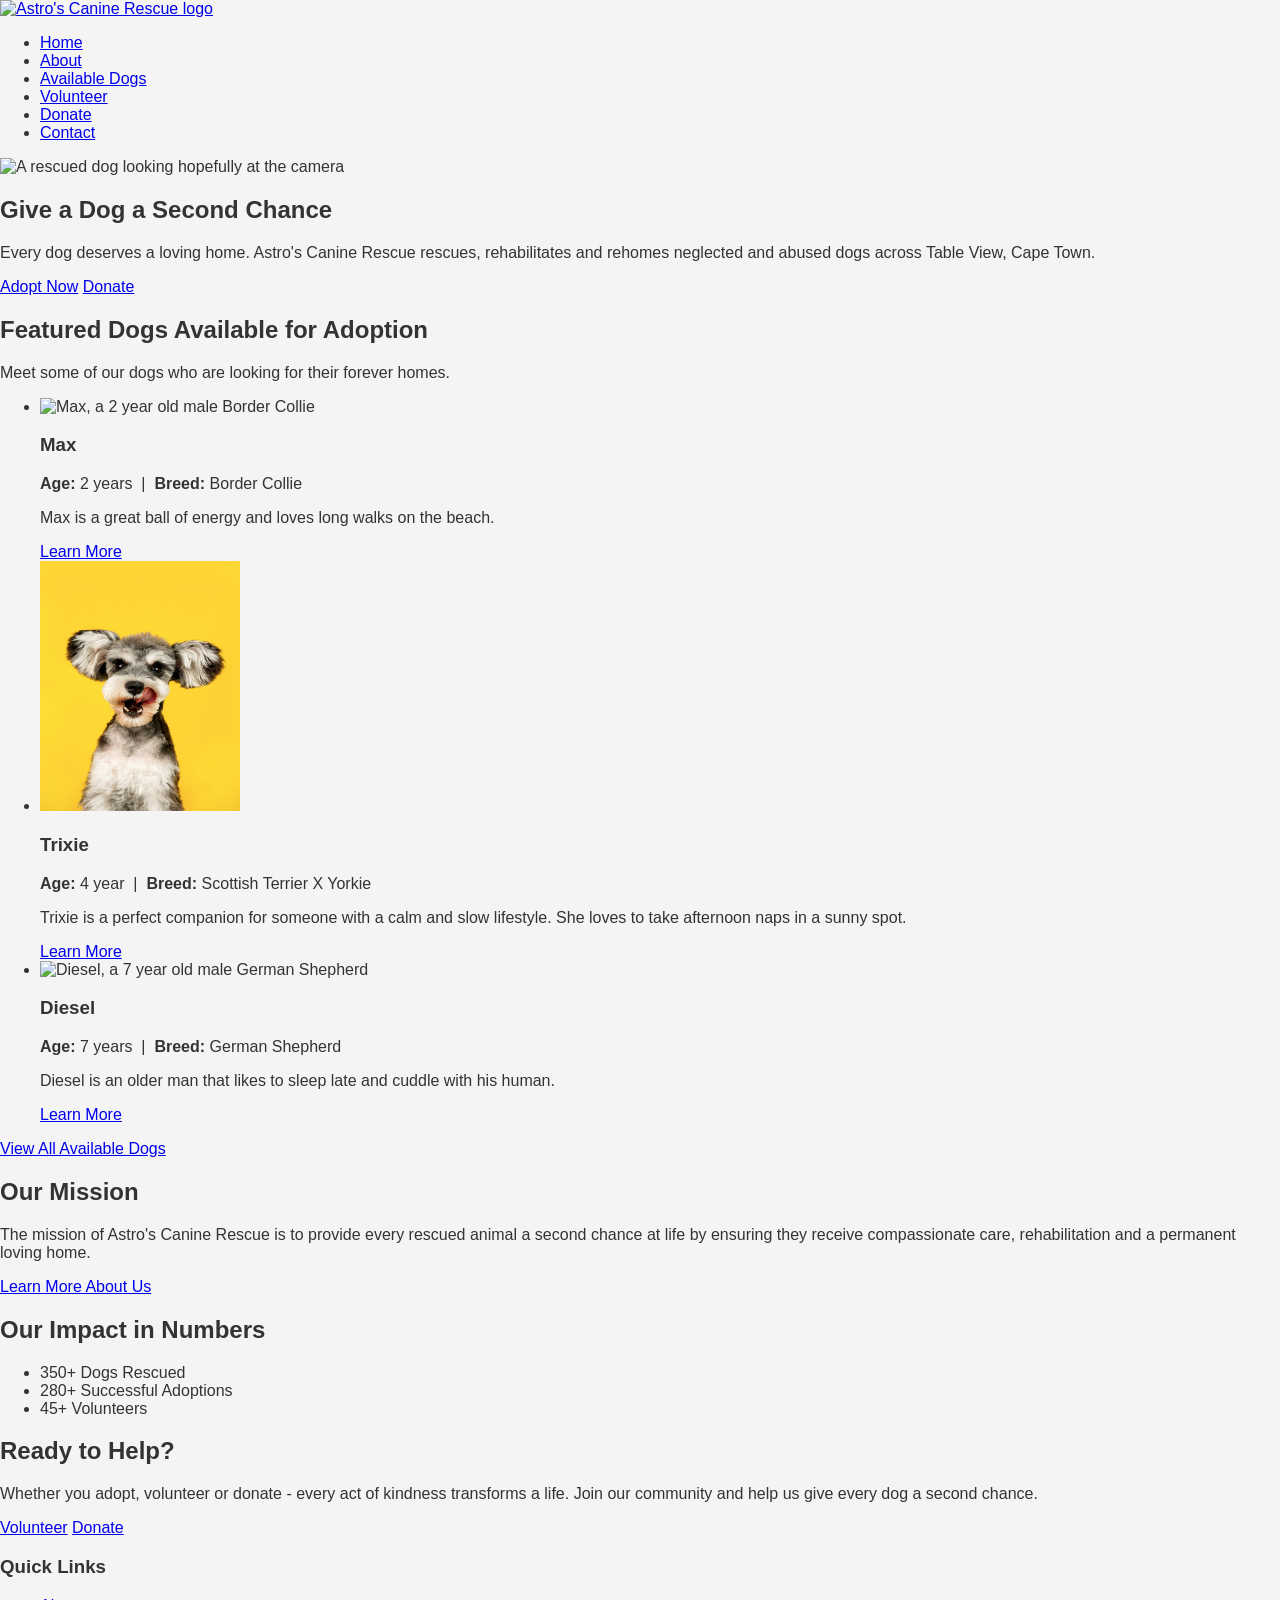
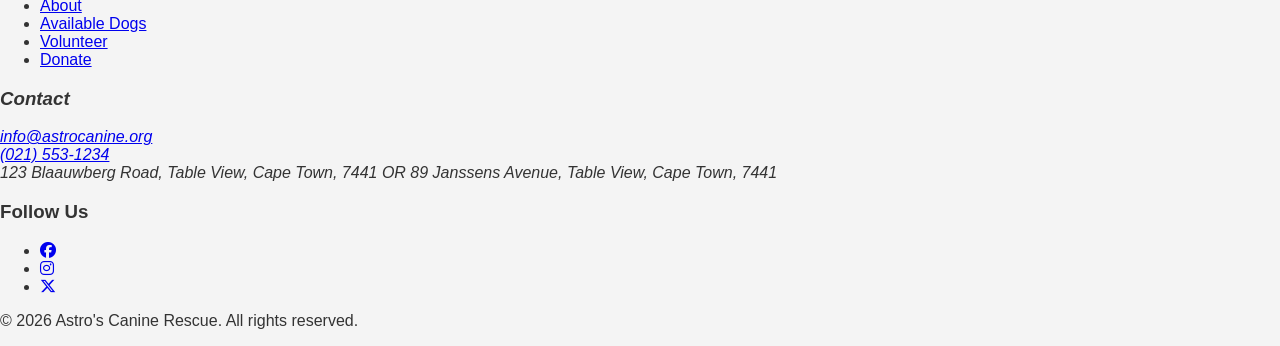
==== index.html @ 76caad0e "Did the HTML on Homepage" ====
<!DOCTYPE html>
<html lang="en">
  <head>
    <meta charset="UTF-8" />
    <meta name="viewport" content="width=device-width, initial-scale=1.0" />
    <meta name="description" content="Astro's Canine Rescue – rescuing, rehabilitating and rehoming neglected and abused dogs in Table View, Cape Town." />
    <title>Home | Astro's Canine Rescue</title>
    <!-- Links for font's, icons and styles sheets are below -->
    <link rel="stylesheet" href="css/style.css" />
    <link rel="preconnect" href="https://fonts.googleapis.com" />
    <link rel="preconnect" href="https://fonts.gstatic.com" crossorigin />
    <link href="https://fonts.googleapis.com/css2?family=Merriweather:wght@400;700&family=Source+Sans+3:wght@400;600&display=swap" rel="stylesheet" />
    <link rel="stylesheet" href="https://cdnjs.cloudflare.com/ajax/libs/font-awesome/6.5.0/css/all.min.css" />
  </head>
  <body>

    
    <!-- ===== Header and the Nav bar ===== -->
    <header class="site-header">
      <div class="container header-inner">
        <a href="index.html" class="logo" aria-label="Astro's Canine Rescue – Home">
          <img src="images/logo.png" alt="Astro's Canine Rescue logo" width="120" height="100" />
        </a>
        <nav class="main-nav" aria-label="Main navigation">
          <ul>
            <li><a href="index.html" aria-current="page">Home</a></li>
            <li><a href="about.html">About</a></li>
            <li><a href="services.html">Available Dogs</a></li>
            <li><a href="enquiry.html">Volunteer</a></li>
            <li><a href="donate.html" class="nav-donate">Donate</a></li>
            <li><a href="contact.html">Contact</a></li>
          </ul>
        </nav>
      </div>
    </header>

    <!-- ===== Main Content ===== -->
    <main id="main-content">

      <!-- Hero Section -->
      <section class="hero" aria-label="Hero banner">
        <div class="hero-image">
          <img src="images/heroImage.jpg" alt="A rescued dog looking hopefully at the camera" width="1400" height="600" />
        </div>
        <div class="hero-content container">
          <h1>Give a Dog a Second Chance</h1>
          <p class="hero-subtext">
            Every dog deserves a loving home. Astro's Canine Rescue rescues, rehabilitates
            and rehomes neglected and abused dogs across Table View, Cape Town.
          </p>
          <div class="hero-actions">
            <a href="services.html" class="btn btn-primary">Adopt Now</a>
            <a href="donate.html" class="btn btn-secondary">Donate</a>
          </div>
        </div>
      </section>

      <!-- Featured Dog Section -->
      <section class="featured-dogs" aria-labelledby="featured-heading">
        <div class="container">
          <h2 id="featured-heading">Featured Dogs Available for Adoption</h2>
          <p class="section-subtext">Meet some of our dogs who are looking for their forever homes.</p>

          <ul class="dog-grid" role="list">

            <!-- Dog Card 1 -->
            <li class="dog-card">
              <img src="images/baptist-standaert-mx0DEnfYxic-unsplash.jpg" alt="Max, a 2 year old male Border Collie" width="200" height="250" />
              <div class="dog-card-body">
                <h3>Max</h3>
                <p><strong>Age:</strong> 2 years &nbsp;|&nbsp; <strong>Breed:</strong> Border Collie</p>
                <p>Max is a great ball of energy and loves long walks on the beach.</p>
                <a href="services.html#max" class="btn btn-outline">Learn More</a>
              </div>
            </li>

            <!-- Dog Card 2 -->
            <li class="dog-card">
              <img src="images/alvan-nee-8g0D8ZfFXyA-unsplash.jpg" alt="Trixie, a 4 year old female Scottish Terrier X Yorkie" width="200" height="250" />
              <div class="dog-card-body">
                <h3>Trixie</h3>
                <p><strong>Age:</strong> 4 year &nbsp;|&nbsp; <strong>Breed:</strong> Scottish Terrier X Yorkie</p>
                <p>Trixie is a perfect companion for someone with a calm and slow lifestyle. She loves to take afternoon naps in a sunny spot.</p>
                <a href="services.html#trixie" class="btn btn-outline">Learn More</a>
              </div>
            </li>

            <!-- Dog Card 3 -->
            <li class="dog-card">
              <img src="images/kinshuk-bose-pkgznCMKDXo-unsplash.jpg" alt="Diesel, a 7 year old male German Shepherd" width="200" height="250" />
              <div class="dog-card-body">
                <h3>Diesel</h3>
                <p><strong>Age:</strong> 7 years &nbsp;|&nbsp; <strong>Breed:</strong> German Shepherd</p>
                <p>Diesel is an older man that likes to sleep late and cuddle with his human.</p>
                <a href="services.html#diesel" class="btn btn-outline">Learn More</a>
              </div>
            </li>

          </ul>

          <div class="section-cta">
            <a href="services.html" class="btn btn-primary">View All Available Dogs</a>
          </div>
        </div>
      </section>

      <!-- Our Mission Statement -->
      <section class="mission-section" aria-labelledby="mission-heading">
        <div class="container">
          <h2 id="mission-heading">Our Mission</h2>
          <p>
            The mission of Astro's Canine Rescue is to provide every rescued animal a second
            chance at life by ensuring they receive compassionate care, rehabilitation and a
            permanent loving home.
          </p>
          <a href="about.html" class="btn btn-outline">Learn More About Us</a>
        </div>
      </section>

      <!-- Impact Stat Section -->
      <section class="stats-section" aria-labelledby="stats-heading">
        <div class="container">
          <h2 id="stats-heading" class="visually-hidden">Our Impact in Numbers</h2>
          <ul class="stats-grid" role="list">
            <li class="stat-item">
              <span class="stat-number">350+</span>
              <span class="stat-label">Dogs Rescued</span>
            </li>
            <li class="stat-item">
              <span class="stat-number">280+</span>
              <span class="stat-label">Successful Adoptions</span>
            </li>
            <li class="stat-item">
              <span class="stat-number">45+</span>
              <span class="stat-label">Volunteers</span>
            </li>
          </ul>
        </div>
      </section>

      <!-- Call to action section -->
      <section class="cta-section" aria-labelledby="cta-heading">
        <div class="container">
          <h2 id="cta-heading">Ready to Help?</h2>
          <p>
            Whether you adopt, volunteer or donate - every act of kindness transforms a life.
            Join our community and help us give every dog a second chance.
          </p>
          <div class="cta-actions">
            <a href="enquiry.html" class="btn btn-primary">Volunteer</a>
            <a href="donate.html" class="btn btn-secondary">Donate</a>
          </div>
        </div>
      </section>

    </main>

    <!-- Footer -->
    <footer class="site-footer" aria-label="Site footer">
      <div class="container footer-inner">

        <nav class="footer-nav" aria-label="Footer quick links">
          <h3>Quick Links</h3>
          <ul>
            <li><a href="about.html">About</a></li>
            <li><a href="services.html">Available Dogs</a></li>
            <li><a href="enquiry.html">Volunteer</a></li>
            <li><a href="donate.html">Donate</a></li>
          </ul>
        </nav>

        <address class="footer-contact">
          <h3>Contact</h3>
          <p>
            <a href="mailto:info@astrocanine.org">info@astrocanine.org</a><br />
            <a href="tel:+27215551234">(021) 553-1234</a><br />
            123 Blaauwberg Road, Table View, Cape Town, 7441 
            OR 89 Janssens Avenue, Table View, Cape Town, 7441
          </p>
        </address>

        <div class="footer-social">
          <h3>Follow Us</h3>
          <ul class="social-links" role="list">
            <li>
              <a href="#" aria-label="Facebook">
                <i class="fa-brands fa-facebook" aria-hidden="true"></i>
              </a>
            </li>
            <li>
              <a href="#" aria-label="Instagram">
                <i class="fa-brands fa-instagram" aria-hidden="true"></i>
              </a>
            </li>
            <li>
              <a href="#" aria-label="Twitter / X">
                <i class="fa-brands fa-x-twitter" aria-hidden="true"></i>
              </a>
            </li>
          </ul>
        </div>

      </div>
      <div class="footer-bottom">
        <p>&copy; 2026 Astro's Canine Rescue. All rights reserved.</p>
      </div>
    </footer>
    <!-- Connecting to JavaScript -->
    <script src="js/script.js"></script>
  </body>
</html>
---- css/style.css ----
/* Reset some default browser styles */
body {
  margin: 0;
  padding: 0;
  font-family: Arial, Helvetica, sans-serif;
  background-color: #f4f4f4;
  color: #333;
}
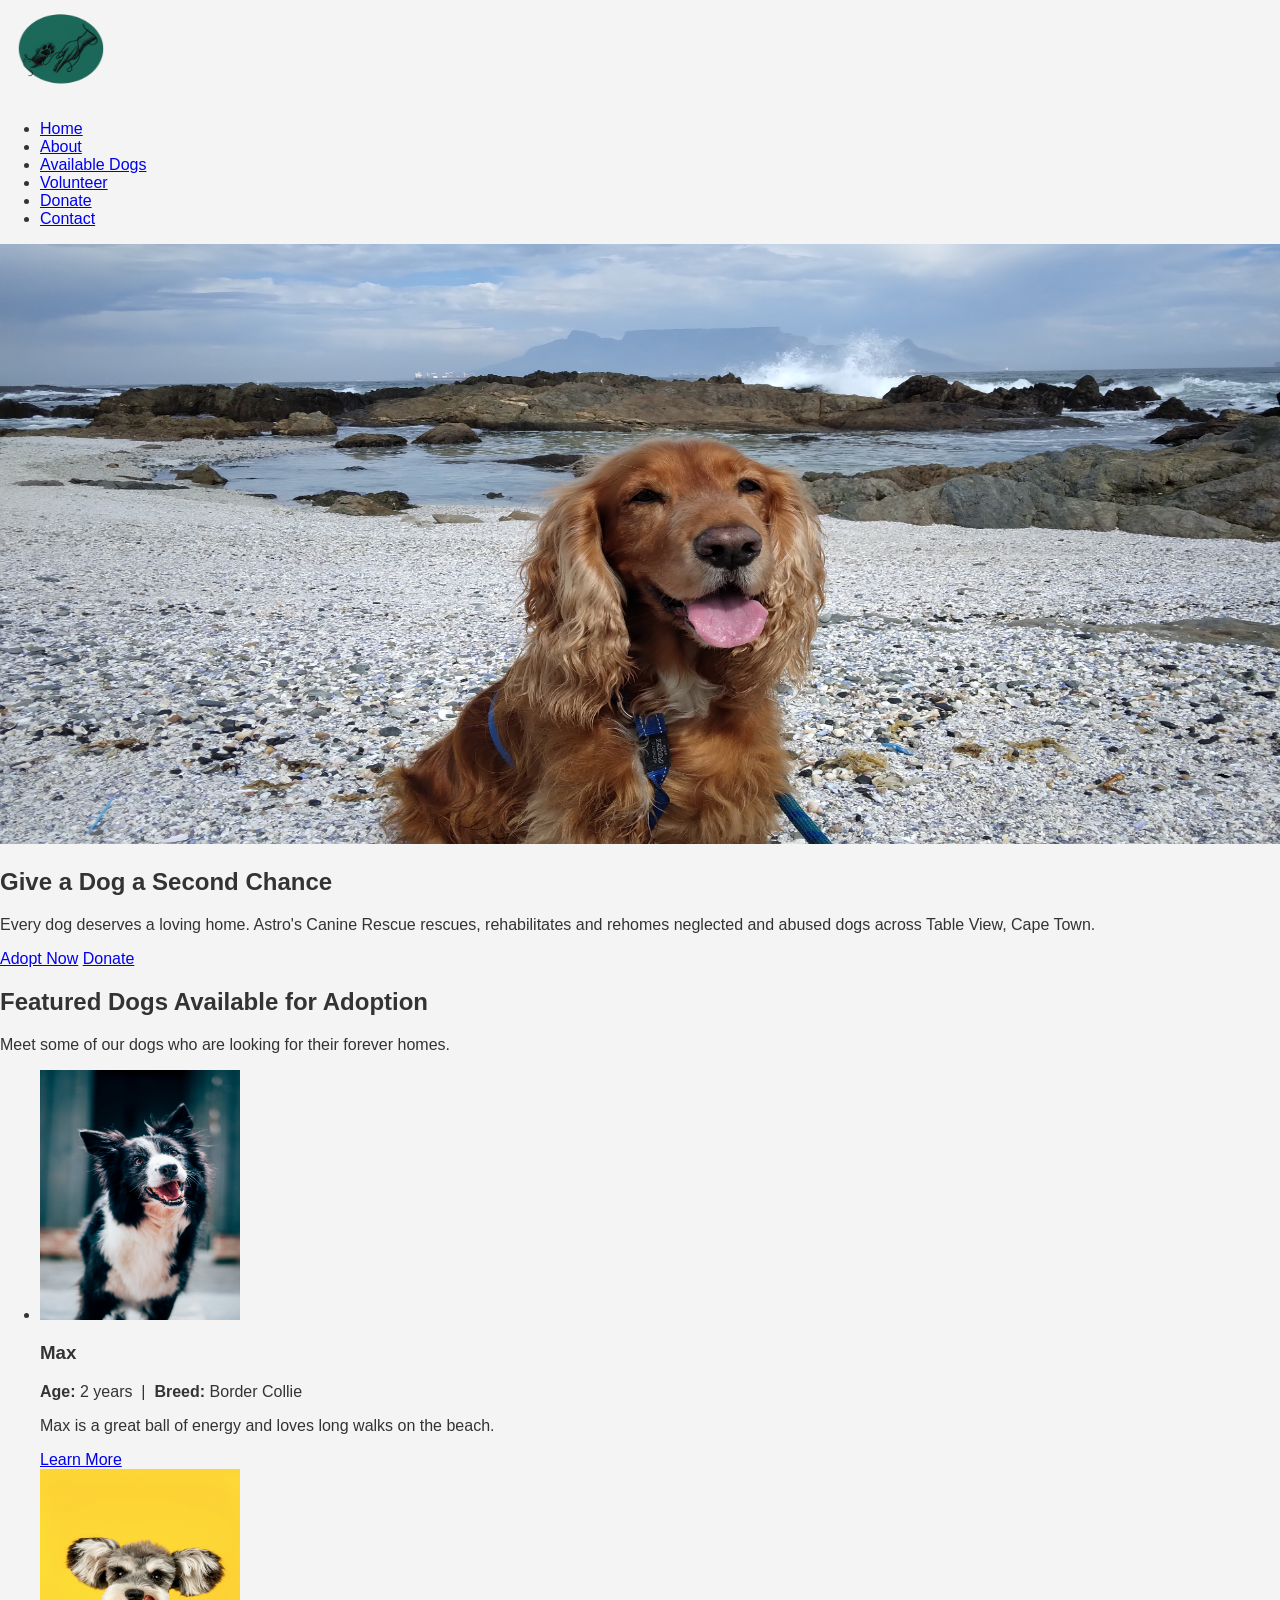
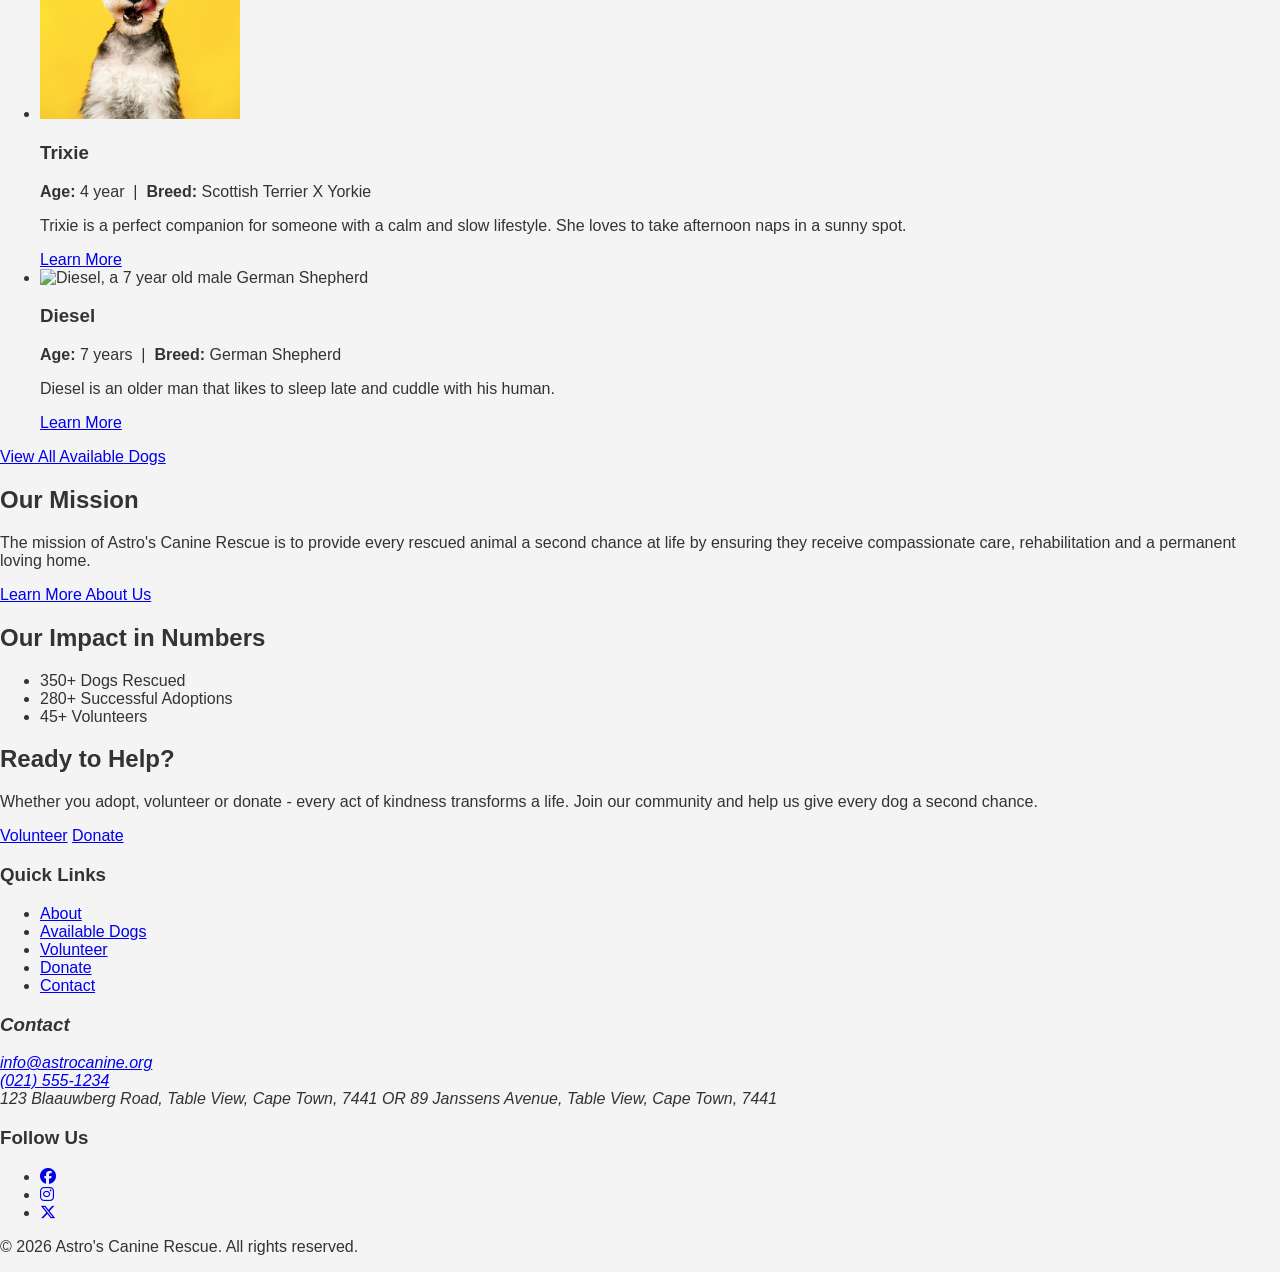
==== commit 0e10c205: "Minor fix's - Completed" ====
--- a/index.html
+++ b/index.html
@@ -166,6 +166,7 @@
             <li><a href="services.html">Available Dogs</a></li>
             <li><a href="enquiry.html">Volunteer</a></li>
             <li><a href="donate.html">Donate</a></li>
+            <li><a href="contact.html">Contact</a></li>
           </ul>
         </nav>
 
@@ -173,7 +174,7 @@
           <h3>Contact</h3>
           <p>
             <a href="mailto:info@astrocanine.org">info@astrocanine.org</a><br />
-            <a href="tel:+27215551234">(021) 553-1234</a><br />
+            <a href="tel:+27215551234">(021) 555-1234</a><br />
             123 Blaauwberg Road, Table View, Cape Town, 7441 
             OR 89 Janssens Avenue, Table View, Cape Town, 7441
           </p>
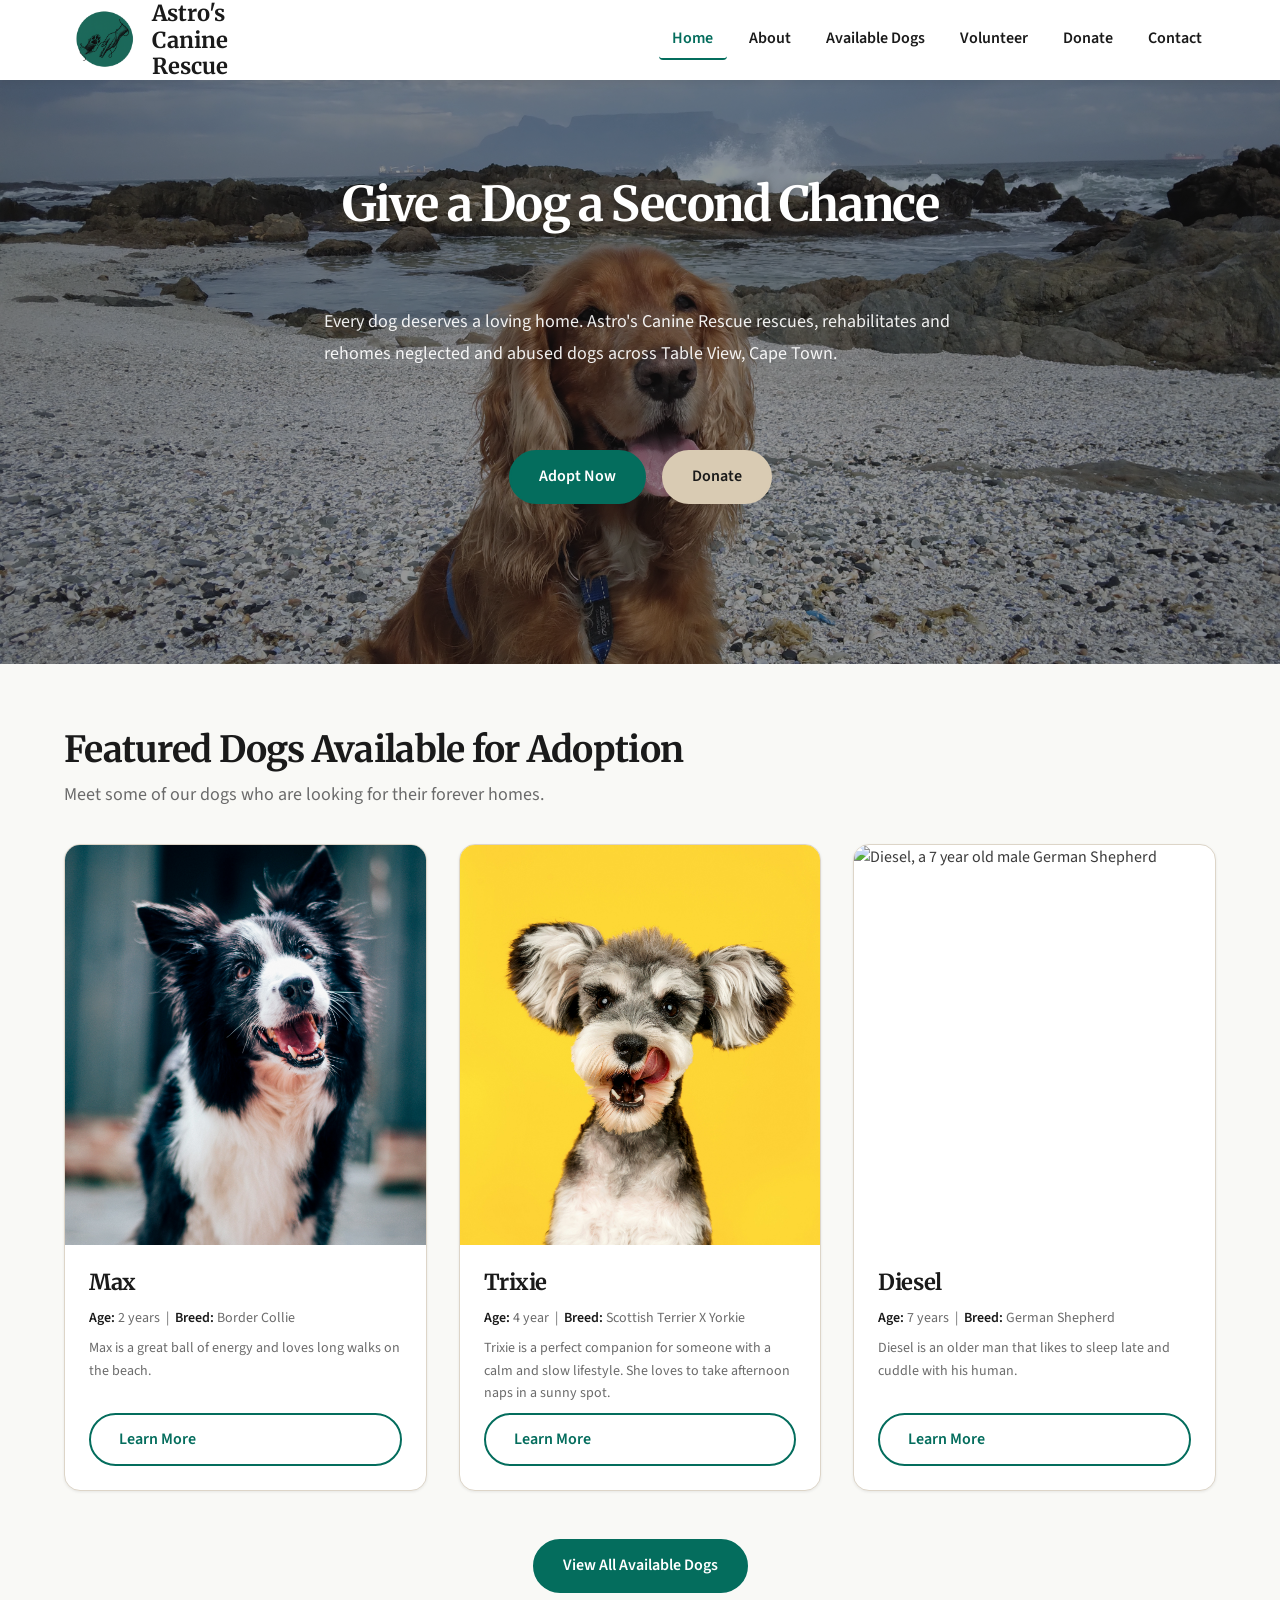
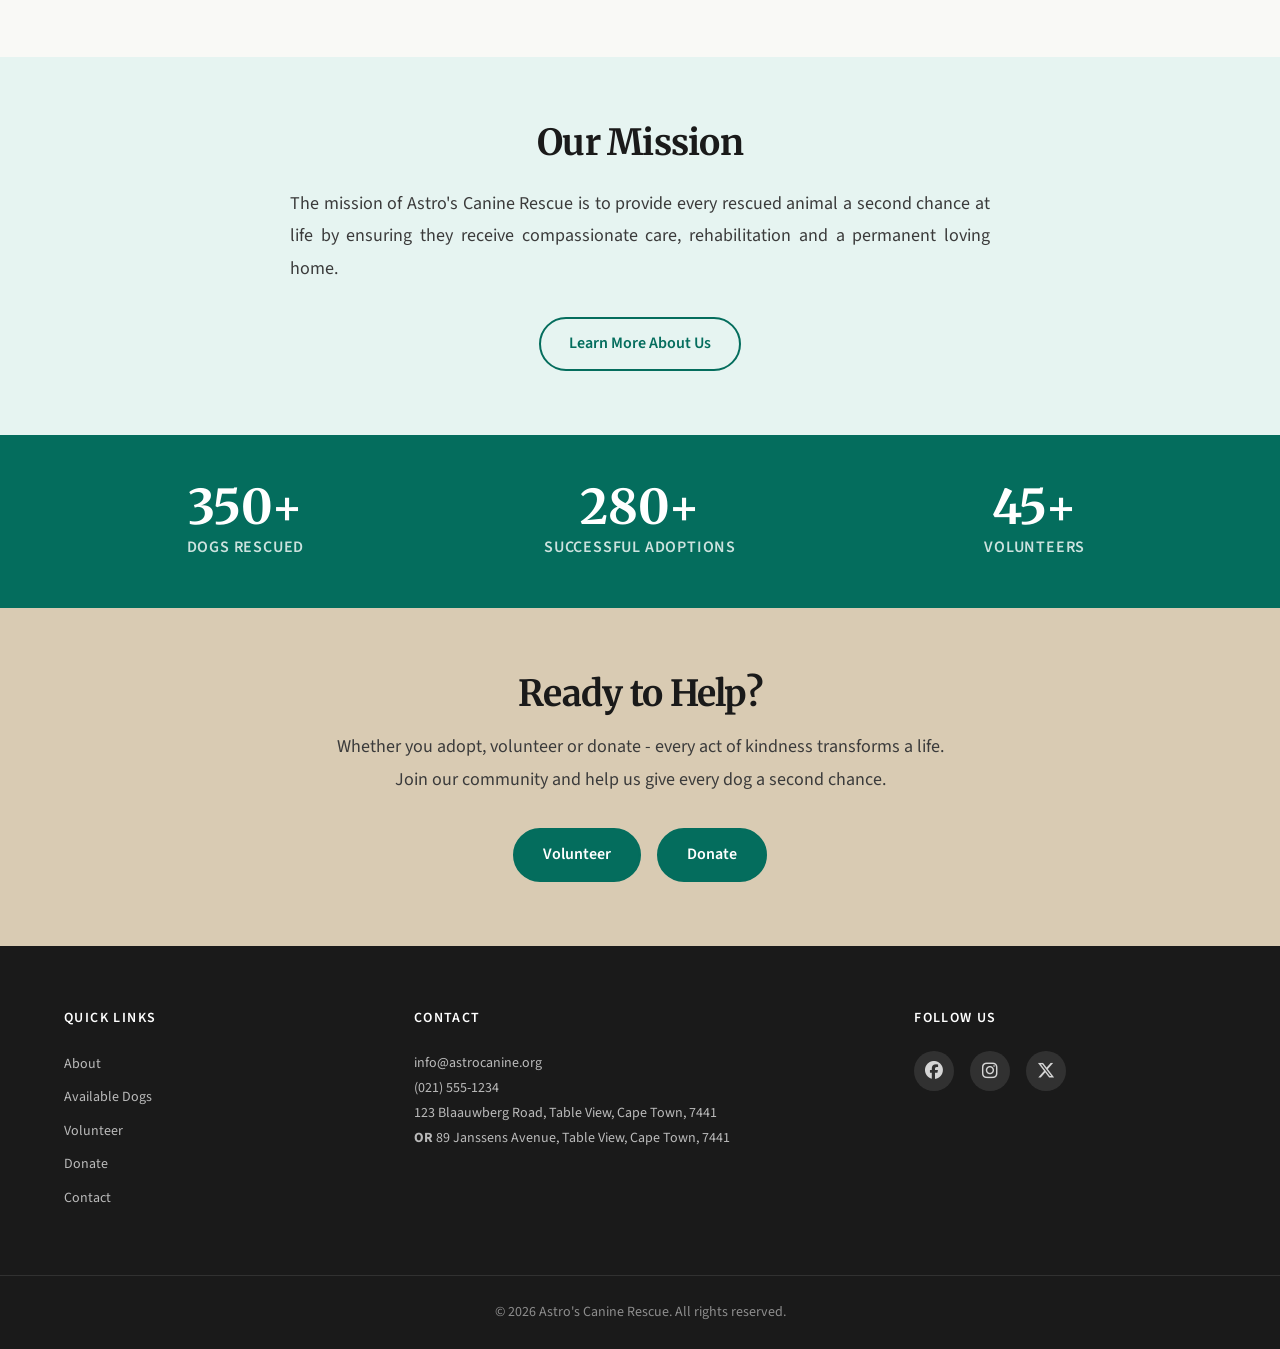
==== commit b93909c5: "Completed Index (Homepage) page" ====
--- a/index.html
+++ b/index.html
@@ -3,23 +3,35 @@
   <head>
     <meta charset="UTF-8" />
     <meta name="viewport" content="width=device-width, initial-scale=1.0" />
-    <meta name="description" content="Astro's Canine Rescue – rescuing, rehabilitating and rehoming neglected and abused dogs in Table View, Cape Town." />
+    <meta
+      name="description"
+      content="Astro's Canine Rescue – rescuing, rehabilitating and rehoming neglected and abused dogs in Table View, Cape Town."
+    />
     <title>Home | Astro's Canine Rescue</title>
     <!-- Links for font's, icons and styles sheets are below -->
     <link rel="stylesheet" href="css/style.css" />
     <link rel="preconnect" href="https://fonts.googleapis.com" />
     <link rel="preconnect" href="https://fonts.gstatic.com" crossorigin />
-    <link href="https://fonts.googleapis.com/css2?family=Merriweather:wght@400;700&family=Source+Sans+3:wght@400;600&display=swap" rel="stylesheet" />
-    <link rel="stylesheet" href="https://cdnjs.cloudflare.com/ajax/libs/font-awesome/6.5.0/css/all.min.css" />
+    <link
+      href="https://fonts.googleapis.com/css2?family=Merriweather:wght@400;700&family=Source+Sans+3:wght@400;600&display=swap"
+      rel="stylesheet"
+    />
+    <link
+      rel="stylesheet"
+      href="https://cdnjs.cloudflare.com/ajax/libs/font-awesome/6.5.0/css/all.min.css"
+    />
+    <link
+      rel="icon"
+      href="data:image/svg+xml,<svg xmlns=%22http://www.w3.org/2000/svg%22 viewBox=%220 0 100 100%22><text y=%22.9em%22 font-size=%2290%22>🐾</text></svg>"
+    />
   </head>
   <body>
-
-    
     <!-- ===== Header and the Nav bar ===== -->
     <header class="site-header">
       <div class="container header-inner">
         <a href="index.html" class="logo" aria-label="Astro's Canine Rescue – Home">
-          <img src="images/logo.png" alt="Astro's Canine Rescue logo" width="120" height="100" />
+          <img src="images/logo.png" alt="Astro's Canine Rescue logo" width="120" height="100"/>
+          <span class="logo-name">Astro's Canine Rescue</span>
         </a>
         <nav class="main-nav" aria-label="Main navigation">
           <ul>
@@ -27,7 +39,7 @@
             <li><a href="about.html">About</a></li>
             <li><a href="services.html">Available Dogs</a></li>
             <li><a href="enquiry.html">Volunteer</a></li>
-            <li><a href="donate.html" class="nav-donate">Donate</a></li>
+            <li><a href="donate.html">Donate</a></li>
             <li><a href="contact.html">Contact</a></li>
           </ul>
         </nav>
@@ -36,17 +48,29 @@
 
     <!-- ===== Main Content ===== -->
     <main id="main-content">
-
       <!-- Hero Section -->
       <section class="hero" aria-label="Hero banner">
         <div class="hero-image">
-          <img src="images/heroImage.jpg" alt="A rescued dog looking hopefully at the camera" width="1400" height="600" />
+          <!-- Using the srcset for different image sizes -->
+          <img
+            src="images/heroImage.jpg"
+            srcset="
+              images/heroImage.jpg 1400w,
+              images/heroImage.jpg  900w,
+              images/heroImage.jpg  600w
+            "
+            sizes="(max-width: 600px) 100vw, (max-width: 900px) 100vw, 100vw"
+            alt="A rescued dog looking hopefully at the camera"
+            width="1400"
+            height="600"
+          />
         </div>
         <div class="hero-content container">
           <h1>Give a Dog a Second Chance</h1>
           <p class="hero-subtext">
-            Every dog deserves a loving home. Astro's Canine Rescue rescues, rehabilitates
-            and rehomes neglected and abused dogs across Table View, Cape Town.
+            Every dog deserves a loving home. Astro's Canine Rescue rescues,
+            rehabilitates and rehomes neglected and abused dogs across Table
+            View, Cape Town.
           </p>
           <div class="hero-actions">
             <a href="services.html" class="btn btn-primary">Adopt Now</a>
@@ -59,45 +83,85 @@
       <section class="featured-dogs" aria-labelledby="featured-heading">
         <div class="container">
           <h2 id="featured-heading">Featured Dogs Available for Adoption</h2>
-          <p class="section-subtext">Meet some of our dogs who are looking for their forever homes.</p>
+          <p class="section-subtext">
+            Meet some of our dogs who are looking for their forever homes.
+          </p>
 
           <ul class="dog-grid" role="list">
-
             <!-- Dog Card 1 -->
             <li class="dog-card">
-              <img src="images/baptist-standaert-mx0DEnfYxic-unsplash.jpg" alt="Max, a 2 year old male Border Collie" width="200" height="250" />
+              <!-- Using the srcset for different image sizes -->
+              <img
+                src="images/baptist-standaert-mx0DEnfYxic-unsplash.jpg"
+                srcset="
+                  images/baptist-standaert-mx0DEnfYxic-unsplash.jpg 800w,
+                  images/baptist-standaert-mx0DEnfYxic-unsplash.jpg 400w
+                "
+                sizes="(max-width: 600px) 100vw, (max-width: 900px) 50vw, 33vw"
+                alt="Max, a 2 year old male Border Collie"
+                width="200"
+                height="250"
+              />
               <div class="dog-card-body">
                 <h3>Max</h3>
-                <p><strong>Age:</strong> 2 years &nbsp;|&nbsp; <strong>Breed:</strong> Border Collie</p>
-                <p>Max is a great ball of energy and loves long walks on the beach.</p>
+                <p>
+                  <strong>Age:</strong> 2 years &nbsp;|&nbsp;
+                  <strong>Breed:</strong> Border Collie
+                </p>
+                <p>
+                  Max is a great ball of energy and loves long walks on the
+                  beach.
+                </p>
                 <a href="services.html#max" class="btn btn-outline">Learn More</a>
               </div>
             </li>
 
             <!-- Dog Card 2 -->
             <li class="dog-card">
-              <img src="images/alvan-nee-8g0D8ZfFXyA-unsplash.jpg" alt="Trixie, a 4 year old female Scottish Terrier X Yorkie" width="200" height="250" />
+              <img src="images/alvan-nee-8g0D8ZfFXyA-unsplash.jpg"
+                srcset=" images/alvan-nee-8g0D8ZfFXyA-unsplash.jpg 800w,
+                        images/alvan-nee-8g0D8ZfFXyA-unsplash.jpg 400w"
+                sizes="(max-width: 600px) 100vw, (max-width: 900px) 50vw, 33vw"
+                alt="Trixie, a 4 year old female Scottish Terrier X Yorkie"
+                width="200"
+                height="250"
+              />
               <div class="dog-card-body">
                 <h3>Trixie</h3>
-                <p><strong>Age:</strong> 4 year &nbsp;|&nbsp; <strong>Breed:</strong> Scottish Terrier X Yorkie</p>
-                <p>Trixie is a perfect companion for someone with a calm and slow lifestyle. She loves to take afternoon naps in a sunny spot.</p>
+                <p>
+                  <strong>Age:</strong> 4 year &nbsp;|&nbsp;
+                  <strong>Breed:</strong> Scottish Terrier X Yorkie
+                </p>
+                <p>
+                  Trixie is a perfect companion for someone with a calm and slow
+                  lifestyle. She loves to take afternoon naps in a sunny spot.
+                </p>
                 <a href="services.html#trixie" class="btn btn-outline">Learn More</a>
               </div>
             </li>
 
             <!-- Dog Card 3 -->
             <li class="dog-card">
-              <img src="images/kinshuk-bose-pkgznCMKDXo-unsplash.jpg" alt="Diesel, a 7 year old male German Shepherd" width="200" height="250" />
+              <img src="images/kinshuk-bose-pkgznCMKDXo-unsplash.jpg"
+                  srcset="images/kinshuk-bose-pkgznCMKDXo-unsplash.jpg 800w,
+                          images/kinshuk-bose-pkgznCMKDXo-unsplash.jpg 400w"
+                  sizes="(max-width: 600px) 100vw, (max-width: 900px) 50vw, 33vw"
+                  alt="Diesel, a 7 year old male German Shepherd"
+                  width="200" height="250" />
               <div class="dog-card-body">
                 <h3>Diesel</h3>
-                <p><strong>Age:</strong> 7 years &nbsp;|&nbsp; <strong>Breed:</strong> German Shepherd</p>
-                <p>Diesel is an older man that likes to sleep late and cuddle with his human.</p>
+                <p>
+                  <strong>Age:</strong> 7 years &nbsp;|&nbsp;
+                  <strong>Breed:</strong> German Shepherd
+                </p>
+                <p>
+                  Diesel is an older man that likes to sleep late and cuddle
+                  with his human.
+                </p>
                 <a href="services.html#diesel" class="btn btn-outline">Learn More</a>
               </div>
             </li>
-
-          </ul>
-
+          </ul>
           <div class="section-cta">
             <a href="services.html" class="btn btn-primary">View All Available Dogs</a>
           </div>
@@ -109,9 +173,9 @@
         <div class="container">
           <h2 id="mission-heading">Our Mission</h2>
           <p>
-            The mission of Astro's Canine Rescue is to provide every rescued animal a second
-            chance at life by ensuring they receive compassionate care, rehabilitation and a
-            permanent loving home.
+            The mission of Astro's Canine Rescue is to provide every rescued
+            animal a second chance at life by ensuring they receive
+            compassionate care, rehabilitation and a permanent loving home.
           </p>
           <a href="about.html" class="btn btn-outline">Learn More About Us</a>
         </div>
@@ -120,7 +184,9 @@
       <!-- Impact Stat Section -->
       <section class="stats-section" aria-labelledby="stats-heading">
         <div class="container">
-          <h2 id="stats-heading" class="visually-hidden">Our Impact in Numbers</h2>
+          <h2 id="stats-heading" class="visually-hidden">
+            Our Impact in Numbers
+          </h2>
           <ul class="stats-grid" role="list">
             <li class="stat-item">
               <span class="stat-number">350+</span>
@@ -143,22 +209,21 @@
         <div class="container">
           <h2 id="cta-heading">Ready to Help?</h2>
           <p>
-            Whether you adopt, volunteer or donate - every act of kindness transforms a life.
+            Whether you adopt, volunteer or donate - every act of kindness
+            transforms a life.<br />
             Join our community and help us give every dog a second chance.
           </p>
           <div class="cta-actions">
             <a href="enquiry.html" class="btn btn-primary">Volunteer</a>
-            <a href="donate.html" class="btn btn-secondary">Donate</a>
+            <a href="donate.html" class="btn btn-primary">Donate</a>
           </div>
         </div>
       </section>
-
     </main>
 
     <!-- Footer -->
     <footer class="site-footer" aria-label="Site footer">
       <div class="container footer-inner">
-
         <nav class="footer-nav" aria-label="Footer quick links">
           <h3>Quick Links</h3>
           <ul>
@@ -175,8 +240,8 @@
           <p>
             <a href="mailto:info@astrocanine.org">info@astrocanine.org</a><br />
             <a href="tel:+27215551234">(021) 555-1234</a><br />
-            123 Blaauwberg Road, Table View, Cape Town, 7441 
-            OR 89 Janssens Avenue, Table View, Cape Town, 7441
+            123 Blaauwberg Road, Table View, Cape Town, 7441 <br />
+            <b>OR</b> 89 Janssens Avenue, Table View, Cape Town, 7441
           </p>
         </address>
 
@@ -200,7 +265,6 @@
             </li>
           </ul>
         </div>
-
       </div>
       <div class="footer-bottom">
         <p>&copy; 2026 Astro's Canine Rescue. All rights reserved.</p>
--- a/css/style.css
+++ b/css/style.css
@@ -1,8 +1,2334 @@
-/* Reset some default browser styles */
-body {
+
+:root {
+  /* Brand Colours */
+  --colour-primary:        #046D5D;   /* Emerald green — main brand colour */
+  --colour-primary-dark:   #035248;   /* Darker green for hover/active states */
+  --colour-primary-light:  #e6f4f1;   /* Very light green for subtle tints */
+  --colour-accent:         #D9CBB3;   /* Soft sand — secondary accent */
+  --colour-accent-dark:    #c4b49a;   /* Darker sand for borders/hover */
+
+  /* Neutrals */
+  --colour-bg:             #F9F9F6;   /* Warm ivory — page background */
+  --colour-bg-alt:         #f0ede6;   /* Slightly darker ivory for sections */
+  --colour-white:          #ffffff;
+  --colour-dark:           #1a1a1a;   /* Near-black for headings */
+  --colour-text:           #3b3b3b;   /* Body text */
+  --colour-text-muted:     #6b6b6b;   /* Secondary / helper text */
+  --colour-border:         #ddd5c8;   /* Form borders / dividers */
+
+  /* Semantic Colours */
+  --colour-danger:         #b32a1e;   /* Emergency / error red */
+  --colour-danger-dark:    #8c1f15;
+  --colour-success:        #046D5D;
+
+  /* Typography */
+  --font-heading:  'Merriweather', Georgia, serif;
+  --font-body:     'Source Sans 3', 'Segoe UI', Arial, sans-serif;
+
+  /* Font Sizes — fluid scale using rem */
+  --fs-xs:   0.75rem;    /* 12px */
+  --fs-sm:   0.875rem;   /* 14px */
+  --fs-base: 1rem;       /* 16px */
+  --fs-md:   1.125rem;   /* 18px */
+  --fs-lg:   1.375rem;   /* 22px */
+  --fs-xl:   1.75rem;    /* 28px */
+  --fs-2xl:  2.25rem;    /* 36px */
+  --fs-3xl:  3rem;       /* 48px */
+
+  /* Font Weights */
+  --fw-regular: 400;
+  --fw-semibold: 600;
+  --fw-bold: 700;
+
+  /* Line Heights */
+  --lh-tight:  1.2;
+  --lh-normal: 1.6;
+  --lh-loose:  1.8;
+
+  /* Spacing */
+  --space-xs:   0.25rem;
+  --space-sm:   0.5rem;
+  --space-md:   1rem;
+  --space-lg:   1.5rem;
+  --space-xl:   2rem;
+  --space-2xl:  3rem;
+  --space-3xl:  4rem;
+  --space-4xl:  6rem;
+
+  /* Layout */
+  --container-max:  1200px;
+  --container-pad:  1.5rem;
+
+  /* Borders and Radius */
+  --radius-sm:  4px;
+  --radius-md:  8px;
+  --radius-lg:  16px;
+  --radius-full: 999px;
+  --border-width: 2px;
+
+  /* Shadows */
+  --shadow-sm:  0 1px 3px rgba(0,0,0,0.08);
+  --shadow-md:  0 4px 12px rgba(0,0,0,0.10);
+  --shadow-lg:  0 8px 24px rgba(0,0,0,0.12);
+
+  /* Transitions */
+  --transition-fast:   150ms ease;
+  --transition-base:   250ms ease;
+  --transition-slow:   400ms ease;
+
+  /* Header Height (used for sticky offset) */
+  --header-height: 80px;
+}
+
+
+/* Reset html */
+*,
+*::before,
+*::after {
+  box-sizing: border-box;
   margin: 0;
   padding: 0;
-  font-family: Arial, Helvetica, sans-serif;
-  background-color: #f4f4f4;
-  color: #333;
-}+}
+
+html {
+  scroll-behavior: smooth;
+  font-size: 100%;         /* 1rem = 16px */
+  -webkit-text-size-adjust: 100%;
+}
+
+body {
+  font-family: var(--font-body);
+  font-size: var(--fs-base);
+  font-weight: var(--fw-regular);
+  line-height: var(--lh-normal);
+  color: var(--colour-text);
+  background-color: var(--colour-bg);
+  min-height: 100vh;
+  display: flex;
+  flex-direction: column;
+}
+
+/* Pass flex growth to main so footer stays at bottom */
+main {
+  flex: 1;
+}
+
+img,
+picture,
+video {
+  display: block;
+  max-width: 100%;
+  height: auto;
+}
+
+a {
+  color: var(--colour-primary);
+  text-decoration: underline;
+  text-decoration-thickness: 1px;
+  text-underline-offset: 3px;
+  transition: color var(--transition-fast);
+}
+
+ul,
+ol {
+  list-style: none;
+}
+
+button {
+  cursor: pointer;
+  font-family: inherit;
+  border: none;
+  background: none;
+}
+
+input,
+textarea,
+select {
+  font-family: inherit;
+  font-size: inherit;
+}
+
+fieldset {
+  border: none;
+}
+
+abbr[title] {
+  text-decoration: none;
+  color: var(--colour-danger);
+  font-weight: var(--fw-bold);
+}
+
+/* === Font Style Setting === */
+
+
+h1, h2, h3, h4, h5, h6 {
+  font-family: var(--font-heading);
+  font-weight: var(--fw-bold);
+  line-height: var(--lh-tight);
+  color: var(--colour-dark);
+  letter-spacing: -0.02em;
+}
+
+h1 { 
+  font-size: var(--fs-3xl); 
+}
+h2 { 
+  font-size: var(--fs-2xl); 
+}
+h3 { 
+  font-size: var(--fs-lg); 
+}
+h4 { 
+  font-size: var(--fs-md); 
+}
+
+p {
+  font-size: var(--fs-base);
+  line-height: var(--lh-loose);
+  color: var(--colour-text);
+}
+
+strong {
+  font-weight: var(--fw-semibold);
+  color: var(--colour-dark);
+}
+
+blockquote {
+  border-left: 4px solid var(--colour-primary);
+  padding-left: var(--space-lg);
+  font-style: italic;
+  color: var(--colour-text-muted);
+}
+
+blockquote p {
+  font-size: var(--fs-md);
+  line-height: var(--lh-loose);
+}
+
+/* Utility: visually hidden but accessible to screen readers */
+.visually-hidden {
+  position: absolute;
+  width: 1px;
+  height: 1px;
+  padding: 0;
+  margin: -1px;
+  overflow: hidden;
+  clip: rect(0, 0, 0, 0);
+  white-space: nowrap;
+  border: 0;
+}
+
+/* Layout Set Up for Pages */
+
+/* Centred, max-width container */
+.container {
+  width: 100%;
+  max-width: var(--container-max);
+  margin-inline: auto;
+  padding-inline: var(--container-pad);
+}
+
+/* Two-column utility (used on About page) */
+.two-col {
+  display: grid;
+  grid-template-columns: 1fr 1fr;
+  gap: var(--space-2xl);
+  align-items: start;
+}
+
+/* Section spacing defaults */
+section {
+  padding-block: var(--space-3xl);
+}
+
+.section-subtext {
+  font-size: var(--fs-md);
+  color: var(--colour-text-muted);
+  margin-top: var(--space-sm);
+  margin-bottom: var(--space-xl);
+}
+
+.section-cta {
+  margin-top: var(--space-2xl);
+  text-align: center;
+}
+
+
+/* Buttons Properties */
+
+.btn {
+  display: inline-flex;
+  align-items: center;
+  gap: var(--space-sm);
+  padding: 0.75rem 1.75rem;
+  border-radius: var(--radius-full);
+  font-family: var(--font-body);
+  font-size: var(--fs-base);
+  font-weight: var(--fw-semibold);
+  text-decoration: none;
+  border: var(--border-width) solid transparent;
+  transition: background-color var(--transition-base),
+              color var(--transition-base),
+              border-color var(--transition-base),
+              box-shadow var(--transition-base),
+              transform var(--transition-fast);
+  cursor: pointer;
+  white-space: nowrap;
+}
+
+/* Primary button: filled green */
+.btn-primary {
+  background-color: var(--colour-primary);
+  color: var(--colour-white);
+  border-color: var(--colour-primary);
+}
+
+.btn-primary:hover {
+  background-color: var(--colour-primary-dark);
+  border-color: var(--colour-primary-dark);
+  color: var(--colour-white);
+  box-shadow: var(--shadow-md);
+  transform: translateY(-2px);
+}
+
+.btn-primary:active {
+  transform: translateY(0);
+  box-shadow: none;
+}
+
+.btn-primary:focus-visible {
+  outline: 3px solid var(--colour-primary);
+  outline-offset: 4px;
+}
+
+/* Secondary button: filled sand */
+.btn-secondary {
+  background-color: var(--colour-accent);
+  color: var(--colour-dark);
+  border-color: var(--colour-accent);
+}
+
+.btn-secondary:hover {
+  background-color: var(--colour-accent-dark);
+  border-color: var(--colour-accent-dark);
+  color: var(--colour-dark);
+  box-shadow: var(--shadow-md);
+  transform: translateY(-2px);
+}
+
+.btn-secondary:active {
+  transform: translateY(0);
+}
+
+.btn-secondary:focus-visible {
+  outline: 3px solid var(--colour-accent-dark);
+  outline-offset: 4px;
+}
+
+/* Outline button: green border + transparent fill */
+.btn-outline {
+  background-color: transparent;
+  color: var(--colour-primary);
+  border-color: var(--colour-primary);
+}
+
+.btn-outline:hover {
+  background-color: var(--colour-primary);
+  color: var(--colour-white);
+  box-shadow: var(--shadow-sm);
+  transform: translateY(-2px);
+}
+
+.btn-outline:active {
+  transform: translateY(0);
+}
+
+.btn-outline:focus-visible {
+  outline: 3px solid var(--colour-primary);
+  outline-offset: 4px;
+}
+
+/* Danger button: red (used for emergency) */
+.btn-danger {
+  background-color: var(--colour-danger);
+  color: var(--colour-white);
+  border-color: var(--colour-danger);
+  font-size: var(--fs-lg);
+  padding: 1rem 2.25rem;
+}
+
+.btn-danger:hover {
+  background-color: var(--colour-danger-dark);
+  border-color: var(--colour-danger-dark);
+  color: var(--colour-white);
+  box-shadow: var(--shadow-md);
+  transform: translateY(-2px);
+}
+
+.btn-danger:active {
+  transform: translateY(0);
+}
+
+.btn-danger:focus-visible {
+  outline: 3px solid var(--colour-danger);
+  outline-offset: 4px;
+}
+
+/* Headers + Navigation */
+
+.site-header {
+  position: sticky;             /* Sticky nav: stays at top while scrolling */
+  top: 0;
+  z-index: 100;
+  background-color: var(--colour-white);
+  box-shadow: 0 2px 8px rgba(0,0,0,0.08);
+  height: var(--header-height);
+}
+
+.header-inner {
+  display: flex;
+  align-items: center;
+  justify-content: space-between;
+  height: 100%;
+  gap: var(--space-lg);
+}
+
+/* Logo image inside the anchor */
+.logo {
+  display: flex;
+  align-items: center;
+  gap: var(--space-sm);
+  text-decoration: none;
+}
+
+.logo img {
+  height: 80px;
+  width: auto;
+  display: block;
+  transition: opacity var(--transition-fast);
+}
+
+.logo:hover img {
+  opacity: 0.85;
+}
+
+.logo:focus-visible {
+  outline: 3px solid var(--colour-primary);
+  outline-offset: 4px;
+  border-radius: var(--radius-sm);
+}
+
+.logo-name {
+  font-family: var(--font-heading);
+  font-size: var(--fs-lg);
+  font-weight: var(--fw-bold);
+  color: var(--colour-dark);
+  line-height: var(--lh-tight);
+  max-width: 120px;
+}
+
+
+/* Navigation list */
+.main-nav ul {
+  display: flex;
+  align-items: center;
+  gap: var(--space-sm);
+  flex-wrap: wrap;
+}
+
+.main-nav a {
+  display: inline-block;
+  padding: 0.4rem 0.85rem;
+  font-size: var(--fs-base);
+  font-weight: var(--fw-semibold);
+  color: var(--colour-dark);
+  text-decoration: none;
+  border-radius: var(--radius-sm);
+  border-bottom: 2px solid transparent;
+  transition: color var(--transition-fast),
+              border-color var(--transition-fast),
+              background-color var(--transition-fast);
+}
+
+.main-nav a:hover {
+  color: var(--colour-primary);
+  border-bottom-color: var(--colour-primary);
+}
+
+.main-nav a:focus-visible {
+  outline: 3px solid var(--colour-primary);
+  outline-offset: 4px;
+  border-radius: var(--radius-sm);
+}
+
+/* Highlighted current page link - changes when you click on a different page*/
+.main-nav a[aria-current="page"] {
+  color: var(--colour-primary);
+  border-bottom-color: var(--colour-primary);
+}
+
+
+
+
+/* --- Homepage hero (full-bleed image of Astro) --- */
+.hero {
+  position: relative;
+  min-height: 520px;
+  display: flex;
+  padding-top: var(--space-2xl);
+  align-items: flex-start;
+  overflow: hidden;
+  background-color: var(--colour-dark);
+}
+
+.hero-image {
+  position: absolute;
+  inset: 0;
+  z-index: 0;
+}
+
+.hero-image img {
+  width: 100%;
+  height: 100%;
+  object-fit: cover;
+  object-position: center;
+  display: block;
+  opacity: 0.55;               /* Overlay effect via opacity on image */
+}
+
+.hero-content {
+  position: relative;
+  z-index: 1;
+  color: var(--colour-white);
+  padding-block: var(--space-2xl) var(--space-4xl);
+  max-width: 680px;
+  display: flex;
+  flex-direction: column;
+  gap: var(--space-2xl);
+}
+
+.hero-content h1 {
+  font-size: var(--fs-3xl);
+  color: var(--colour-white);
+  letter-spacing: -0.03em;
+  margin-bottom: var(--space-lg);
+  text-shadow: 0 2px 8px rgba(0,0,0,0.4);
+  text-align: center;
+}
+
+.hero-subtext {
+  font-size: var(--fs-md);
+  line-height: var(--lh-loose);
+  color: rgba(255,255,255,0.92);
+  margin-bottom: var(--space-xl);
+}
+
+.hero-actions {
+  display: flex;
+  gap: var(--space-md);
+  flex-wrap: wrap;
+  justify-content: center;
+}
+
+/* --- Inner page hero (colour band) --- */
+.page-hero {
+  background-color: var(--colour-primary);
+  color: var(--colour-white);
+  padding-block: var(--space-3xl);
+  text-align: center;
+}
+
+.page-hero h1 {
+  color: var(--colour-white);
+  font-size: var(--fs-2xl);
+  margin-bottom: var(--space-md);
+}
+
+.page-hero .hero-subtext {
+  color: rgba(255,255,255,0.88);
+  max-width: 680px;
+  margin-inline: auto;
+}
+
+
+/* Dog card grid */
+
+
+.dog-grid {
+  display: grid;
+  grid-template-columns: repeat(3, 1fr);
+  gap: var(--space-xl);
+  margin-top: var(--space-xl);
+}
+
+.dog-card {
+  background-color: var(--colour-white);
+  border-radius: var(--radius-lg);
+  overflow: hidden;
+  box-shadow: var(--shadow-sm);
+  border: 1px solid var(--colour-border);
+  display: flex;
+  flex-direction: column;
+  transition: box-shadow var(--transition-base), transform var(--transition-base);
+}
+
+.dog-card:hover {
+  box-shadow: var(--shadow-lg);
+  transform: translateY(-4px);
+}
+
+.dog-card img {
+  width: 100%;
+  height: 400px;
+  object-fit: cover;
+  object-position: center;
+  display: block;
+  transition: transform var(--transition-slow);
+}
+
+.dog-card:hover img {
+  transform: scale(1.04);
+}
+
+.dog-card-body {
+  padding: var(--space-lg);
+  display: flex;
+  flex-direction: column;
+  flex: 1;
+  gap: var(--space-sm);
+}
+
+.dog-card-body h3 {
+  font-size: var(--fs-lg);
+  margin-bottom: var(--space-xs);
+}
+
+.dog-card-body p {
+  font-size: var(--fs-sm);
+  color: var(--colour-text-muted);
+  line-height: var(--lh-normal);
+}
+
+.dog-card-actions {
+  display: flex;
+  align-items: center;
+  gap: var(--space-sm);
+  margin-top: auto;
+  padding-top: var(--space-md);
+}
+
+.dog-card-body .btn {
+  margin-top: auto;
+}
+
+
+/* Favourite (heart) button on dog cards */
+.btn-favourite {
+  display: inline-flex;
+  align-items: center;
+  justify-content: center;
+  width: 2.5rem;
+  height: 2.5rem;
+  border-radius: var(--radius-full);
+  border: var(--border-width) solid var(--colour-border);
+  color: var(--colour-text-muted);
+  background: transparent;
+  font-size: var(--fs-md);
+  transition: color var(--transition-fast),
+              border-color var(--transition-fast),
+              background-color var(--transition-fast);
+}
+
+.btn-favourite:hover {
+  color: var(--colour-danger);
+  border-color: var(--colour-danger);
+  background-color: rgba(179,42,30,0.06);
+}
+
+.btn-favourite:focus-visible {
+  outline: 3px solid var(--colour-danger);
+  outline-offset: 3px;
+}
+
+
+/* Homepage Section Below */
+
+/* --- Featured Dogs --- */
+.featured-dogs {
+  background-color: var(--colour-bg);
+}
+
+.featured-dogs h2 {
+  font-size: var(--fs-2xl);
+  margin-bottom: var(--space-sm);
+}
+
+/* --- Mission Section --- */
+.mission-section {
+  background-color: var(--colour-primary-light);
+  text-align: center;
+}
+
+.mission-section h2 {
+  font-size: var(--fs-2xl);
+  margin-bottom: var(--space-lg);
+}
+
+.mission-section p {
+  font-size: var(--fs-md);
+  max-width: 700px;
+  margin-inline: auto;
+  margin-bottom: var(--space-xl);
+  line-height: var(--lh-loose);
+  text-align: justify;
+}
+
+/* --- Stats / Impact Numbers --- */
+.stats-section {
+  background-color: var(--colour-primary);
+  padding-block: var(--space-2xl);
+}
+
+.stats-grid {
+  display: grid;
+  grid-template-columns: repeat(3, 1fr);
+  gap: var(--space-xl);
+  text-align: center;
+}
+
+.stat-item {
+  display: flex;
+  flex-direction: column;
+  align-items: center;
+  gap: var(--space-xs);
+}
+
+.stat-number {
+  font-family: var(--font-heading);
+  font-size: var(--fs-3xl);
+  font-weight: var(--fw-bold);
+  color: var(--colour-white);
+  line-height: 1;
+}
+
+.stat-label {
+  font-size: var(--fs-base);
+  font-weight: var(--fw-semibold);
+  color: rgba(255,255,255,0.80);
+  letter-spacing: 0.05em;
+  text-transform: uppercase;
+}
+
+/* --- CTA Section --- */
+.cta-section {
+  background-color: var(--colour-accent);
+  text-align: center;
+}
+
+.cta-section h2 {
+  font-size: var(--fs-2xl);
+  margin-bottom: var(--space-md);
+}
+
+.cta-section p {
+  font-size: var(--fs-md);
+  max-width: 640px;
+  margin-inline: auto;
+  margin-bottom: var(--space-xl);
+  line-height: var(--lh-loose);
+}
+
+.cta-actions {
+  display: flex;
+  gap: var(--space-md);
+  justify-content: center;
+  flex-wrap: wrap;
+}
+
+/* About Us Page Section  */
+
+/* --- Mission and Vision --- */
+.mission-vision {
+  background-color: var(--colour-bg-alt);
+}
+
+.mission-vision h2 {
+  font-size: var(--fs-xl);
+  margin-bottom: var(--space-md);
+  color: var(--colour-primary);
+}
+
+.mission-vision p {
+  font-size: var(--fs-md);
+  line-height: var(--lh-loose);
+}
+
+/* --- Our Story --- */
+.our-story {
+  background-color: var(--colour-bg);
+}
+
+.our-story h2 {
+  margin-bottom: var(--space-xl);
+}
+
+.story-layout {
+  display: grid;
+  grid-template-columns: 1fr 1.4fr;
+  gap: var(--space-2xl);
+  align-items: start;
+}
+
+.story-image img {
+  width: 100%;
+  height: 300px;
+  object-fit: cover;
+  border-radius: var(--radius-lg);
+  box-shadow: var(--shadow-md);
+}
+
+.story-image figcaption {
+  font-size: var(--fs-sm);
+  color: var(--colour-text-muted);
+  margin-top: var(--space-sm);
+  font-style: italic;
+}
+
+.story-text p {
+  margin-bottom: var(--space-md);
+  font-size: var(--fs-md);
+  line-height: var(--lh-loose);
+  text-align: justify;
+}
+
+/* --- Team --- */
+.team-section {
+  background-color: var(--colour-bg-alt);
+}
+
+.team-section h2 {
+  margin-bottom: var(--space-2xl);
+}
+
+.team-grid {
+  display: grid;
+  grid-template-columns: repeat(4, 1fr);
+  gap: var(--space-xl);
+}
+
+.team-card {
+  text-align: center;
+  background-color: var(--colour-white);
+  border-radius: var(--radius-lg);
+  padding: var(--space-lg);
+  box-shadow: var(--shadow-sm);
+  transition: box-shadow var(--transition-base), transform var(--transition-base);
+}
+
+.team-card:hover {
+  box-shadow: var(--shadow-md);
+  transform: translateY(-3px);
+}
+
+.team-card img {
+  width: 100%;
+  height: 280px;
+  object-fit: cover;
+  object-position: top;
+  border-radius: var(--radius-md);
+  margin-bottom: var(--space-md);
+}
+
+.team-card h3 {
+  font-size: var(--fs-base);
+  margin-bottom: var(--space-xs);
+}
+
+.team-role {
+  font-size: var(--fs-sm);
+  color: var(--colour-primary);
+  font-weight: var(--fw-semibold);
+}
+
+/* --- Values --- */
+.values-section {
+  background-color: var(--colour-primary);
+}
+
+.values-section h2 {
+  color: var(--colour-white);
+  text-align: center;
+  margin-bottom: var(--space-2xl);
+}
+
+.values-grid {
+  display: grid;
+  grid-template-columns: repeat(3, 1fr);
+  gap: var(--space-xl);
+}
+
+.value-card {
+  background-color: rgba(255,255,255,0.10);
+  border: 1px solid rgba(255,255,255,0.20);
+  border-radius: var(--radius-lg);
+  padding: var(--space-xl);
+  text-align: center;
+  transition: background-color var(--transition-base);
+}
+
+.value-card:hover {
+  background-color: rgba(255,255,255,0.18);
+}
+
+.value-card i {
+  font-size: 2.5rem;
+  color: var(--colour-accent);
+  margin-bottom: var(--space-md);
+  display: block;
+}
+
+.value-card h3 {
+  color: var(--colour-white);
+  margin-bottom: var(--space-sm);
+}
+
+.value-card p {
+  color: rgba(255,255,255,0.82);
+  font-size: var(--fs-sm);
+}
+
+/* --- Impact --- */
+.impact-section {
+  background-color: var(--colour-bg-alt);
+  text-align: center;
+}
+
+.impact-section h2 {
+  margin-bottom: var(--space-2xl);
+}
+
+.impact-grid {
+  display: grid;
+  grid-template-columns: repeat(4, 1fr);
+  gap: var(--space-xl);
+}
+
+.impact-item {
+  display: flex;
+  flex-direction: column;
+  align-items: center;
+  gap: var(--space-xs);
+}
+
+.impact-number {
+  font-family: var(--font-heading);
+  font-size: var(--fs-3xl);
+  font-weight: var(--fw-bold);
+  color: var(--colour-primary);
+  line-height: 1;
+}
+
+.impact-label {
+  font-size: var(--fs-sm);
+  font-weight: var(--fw-semibold);
+  color: var(--colour-text-muted);
+  text-transform: uppercase;
+  letter-spacing: 0.06em;
+}
+
+/* --- Partners --- */
+.partners-section {
+  background-color: var(--colour-bg);
+}
+
+.partners-section h2 {
+  text-align: center;
+  margin-bottom: var(--space-2xl);
+}
+
+.partners-grid {
+  display: flex;
+  flex-wrap: wrap;
+  gap: var(--space-lg);
+  justify-content: center;
+  align-items: center;
+}
+
+.partners-grid li {
+  display: flex;
+  align-items: center;
+  gap: var(--space-sm);
+  background-color: var(--colour-white);
+  border: 1px solid var(--colour-border);
+  border-radius: var(--radius-full);
+  padding: 0.6rem 1.4rem;
+  font-size: var(--fs-sm);
+  font-weight: var(--fw-semibold);
+  color: var(--colour-text);
+  box-shadow: var(--shadow-sm);
+  transition: box-shadow var(--transition-base), transform var(--transition-fast);
+}
+
+.partners-grid li:hover {
+  box-shadow: var(--shadow-md);
+  transform: translateY(-2px);
+}
+
+.partners-grid i {
+  color: var(--colour-primary);
+}
+
+/* Service Page - About available dogs */
+
+/* --- Filter Bar --- */
+.filter-section {
+  background-color: var(--colour-bg-alt);
+  padding-block: var(--space-xl);
+}
+
+.filter-bar {
+  display: flex;
+  flex-wrap: wrap;
+  gap: var(--space-md);
+  align-items: center;
+}
+
+.filter-bar input[type="search"],
+.filter-bar select {
+  flex: 1 1 180px;
+  padding: 0.65rem 1rem;
+  border: var(--border-width) solid var(--colour-border);
+  border-radius: var(--radius-full);
+  background-color: var(--colour-white);
+  color: var(--colour-text);
+  font-size: var(--fs-base);
+  transition: border-color var(--transition-fast), box-shadow var(--transition-fast);
+  appearance: none;
+  -webkit-appearance: none;
+}
+
+.filter-bar input[type="search"]:focus,
+.filter-bar select:focus {
+  outline: none;
+  border-color: var(--colour-primary);
+  box-shadow: 0 0 0 3px var(--colour-primary-light);
+}
+
+/* --- Dog Listings Section --- */
+.dog-listings {
+  background-color: var(--colour-bg);
+}
+
+/* --- Pagination --- */
+.pagination {
+  display: flex;
+  gap: var(--space-sm);
+  justify-content: center;
+  margin-top: var(--space-2xl);
+  flex-wrap: wrap;
+}
+
+.pagination .btn-outline {
+  padding: 0.5rem 1rem;
+  border-radius: var(--radius-md);
+  font-size: var(--fs-sm);
+}
+
+.pagination .btn-outline[aria-current="page"] {
+  background-color: var(--colour-primary);
+  color: var(--colour-white);
+  border-color: var(--colour-primary);
+}
+
+/* --- Adoption Process Steps --- */
+.adoption-process {
+  background-color: var(--colour-bg-alt);
+  text-align: center;
+}
+
+.adoption-process h2 {
+  margin-bottom: var(--space-sm);
+}
+
+.process-steps {
+  display: grid;
+  grid-template-columns: repeat(4, 1fr);
+  gap: var(--space-xl);
+  margin-top: var(--space-2xl);
+  list-style: none;
+  position: relative;
+}
+
+/* Connecting line between steps */
+.process-steps::before {
+  content: '';
+  position: absolute;
+  top: 2.4rem;
+  left: 12%;
+  width: 76%;
+  height: 2px;
+  background-color: var(--colour-border);
+  z-index: 0;
+}
+
+.process-step {
+  display: flex;
+  flex-direction: column;
+  align-items: center;
+  text-align: center;
+  position: relative;
+  z-index: 1;
+  transition: transform var(--transition-base);
+}
+
+.process-step:hover {
+  transform: translateY(-4px);
+}
+
+.step-number {
+  display: inline-flex;
+  align-items: center;
+  justify-content: center;
+  width: 3rem;
+  height: 3rem;
+  background-color: var(--colour-primary);
+  color: var(--colour-white);
+  font-family: var(--font-heading);
+  font-size: var(--fs-lg);
+  font-weight: var(--fw-bold);
+  border-radius: var(--radius-full);
+  margin-bottom: var(--space-md);
+  border: 3px solid var(--colour-bg-alt);
+  box-shadow: var(--shadow-sm);
+}
+
+.process-step i {
+  font-size: 1.75rem;
+  color: var(--colour-primary);
+  margin-bottom: var(--space-sm);
+}
+
+.process-step h3 {
+  font-size: var(--fs-base);
+  margin-bottom: var(--space-xs);
+}
+
+.process-step p {
+  font-size: var(--fs-sm);
+  color: var(--colour-text-muted);
+  line-height: var(--lh-normal);
+}
+
+
+/* FAQ Sections */
+
+.faq-section {
+  background-color: var(--colour-bg);
+}
+
+.faq-section h2 {
+  margin-bottom: var(--space-2xl);
+}
+
+.faq-list {
+  display: flex;
+  flex-direction: column;
+  gap: var(--space-sm);
+}
+
+.faq-two-col {
+  display: grid;
+  grid-template-columns: 1fr 1fr;
+  gap: var(--space-md);
+}
+
+.faq-item {
+  border: 1px solid var(--colour-border);
+  border-radius: var(--radius-md);
+  overflow: hidden;
+  background-color: var(--colour-white);
+  box-shadow: var(--shadow-sm);
+}
+
+/* FAQ toggle button (dt wrapper) */
+.faq-toggle {
+  width: 100%;
+  display: flex;
+  justify-content: space-between;
+  align-items: center;
+  padding: var(--space-md) var(--space-lg);
+  font-family: var(--font-body);
+  font-size: var(--fs-base);
+  font-weight: var(--fw-semibold);
+  color: var(--colour-dark);
+  text-align: left;
+  background: transparent;
+  border: none;
+  cursor: pointer;
+  transition: background-color var(--transition-fast), color var(--transition-fast);
+  gap: var(--space-md);
+}
+
+.faq-toggle:hover {
+  background-color: var(--colour-primary-light);
+  color: var(--colour-primary);
+}
+
+.faq-toggle:focus-visible {
+  outline: 3px solid var(--colour-primary);
+  outline-offset: -3px;
+}
+
+.faq-toggle i {
+  font-size: var(--fs-sm);
+  flex-shrink: 0;
+  transition: transform var(--transition-fast);
+  color: var(--colour-primary);
+}
+
+/* When expanded, rotate the icon */
+.faq-toggle[aria-expanded="true"] i {
+  transform: rotate(45deg);
+}
+
+.faq-item dd {
+  padding: 0 var(--space-lg) var(--space-lg);
+  border-top: 1px solid var(--colour-border);
+}
+
+.faq-item dd p {
+  font-size: var(--fs-sm);
+  line-height: var(--lh-loose);
+  color: var(--colour-text-muted);
+  margin-top: var(--space-md);
+}
+
+/* dd[hidden] is controlled by JS (Part 3), but set base styles here */
+.faq-item dd[hidden] {
+  display: none;
+}
+
+/* Enquiry Page */
+
+/* --- Why Volunteer --- */
+.why-volunteer {
+  background-color: var(--colour-bg-alt);
+}
+
+.why-volunteer h2 {
+  margin-bottom: var(--space-2xl);
+}
+
+.benefits-grid {
+  display: grid;
+  grid-template-columns: repeat(3, 1fr);
+  gap: var(--space-xl);
+}
+
+.benefit-card {
+  background-color: var(--colour-white);
+  border-radius: var(--radius-lg);
+  padding: var(--space-xl);
+  text-align: center;
+  box-shadow: var(--shadow-sm);
+  border-bottom: 4px solid var(--colour-primary);
+  transition: box-shadow var(--transition-base), transform var(--transition-base);
+}
+
+.benefit-card:hover {
+  box-shadow: var(--shadow-md);
+  transform: translateY(-4px);
+}
+
+.benefit-card i {
+  font-size: 2.5rem;
+  color: var(--colour-primary);
+  margin-bottom: var(--space-md);
+  display: block;
+}
+
+.benefit-card h3 {
+  margin-bottom: var(--space-sm);
+}
+
+.benefit-card p {
+  font-size: var(--fs-sm);
+  color: var(--colour-text-muted);
+}
+
+/* --- Volunteer Requirements --- */
+.requirements-section {
+  background-color: var(--colour-primary);
+}
+
+.requirements-section h2 {
+  color: var(--colour-white);
+  margin-bottom: var(--space-xl);
+}
+
+.requirements-list {
+  display: grid;
+  grid-template-columns: 1fr 1fr;
+  gap: var(--space-md) var(--space-2xl);
+}
+
+.requirements-list li {
+  display: flex;
+  align-items: flex-start;
+  gap: var(--space-md);
+  font-size: var(--fs-md);
+  color: rgba(255,255,255,0.90);
+  line-height: var(--lh-normal);
+}
+
+.requirements-list i {
+  color: var(--colour-accent);
+  font-size: var(--fs-md);
+  flex-shrink: 0;
+  margin-top: 0.15rem;
+}
+
+/* --- How to Apply (reuses .process-steps) --- */
+.how-to-apply {
+  background-color: var(--colour-bg-alt);
+}
+
+.how-to-apply h2 {
+  text-align: center;
+  margin-bottom: var(--space-xl);
+}
+
+/* --- Enquiry Form Section --- */
+.enquiry-form-section {
+  background-color: var(--colour-bg);
+}
+
+/* --- Volunteer Stories --- */
+.volunteer-stories {
+  background-color: var(--colour-bg-alt);
+}
+
+.volunteer-stories h2 {
+  text-align: center;
+  margin-bottom: var(--space-2xl);
+}
+
+.stories-grid {
+  display: grid;
+  grid-template-columns: repeat(3, 1fr);
+  gap: var(--space-xl);
+}
+
+.story-card {
+  background-color: var(--colour-white);
+  border-radius: var(--radius-lg);
+  padding: var(--space-xl);
+  text-align: center;
+  box-shadow: var(--shadow-sm);
+  transition: box-shadow var(--transition-base), transform var(--transition-base);
+}
+
+.story-card:hover {
+  box-shadow: var(--shadow-md);
+  transform: translateY(-3px);
+}
+
+.story-card img {
+  width: 100px;
+  height: 100px;
+  object-fit: cover;
+  object-position: top;
+  border-radius: var(--radius-full);
+  margin-inline: auto;
+  margin-bottom: var(--space-md);
+  border: 3px solid var(--colour-primary-light);
+}
+
+.story-card h3 {
+  margin-bottom: var(--space-xs);
+}
+
+.story-role {
+  font-size: var(--fs-sm);
+  color: var(--colour-primary);
+  font-weight: var(--fw-semibold);
+  margin-bottom: var(--space-md);
+}
+
+.story-card blockquote {
+  border-left: none;
+  padding-left: 0;
+}
+
+.story-card blockquote p {
+  font-size: var(--fs-sm);
+  color: var(--colour-text-muted);
+}
+
+/* Donate Page Section */
+
+/* --- Impact Tiers --- */
+.impact-tiers {
+  background-color: var(--colour-bg-alt);
+  text-align: center;
+}
+
+.impact-tiers h2 {
+  margin-bottom: var(--space-xl);
+}
+
+.tiers-grid {
+  display: grid;
+  grid-template-columns: repeat(3, 1fr);
+  gap: var(--space-xl);
+}
+
+.tier-card {
+  background-color: var(--colour-white);
+  border-radius: var(--radius-lg);
+  padding: var(--space-xl);
+  box-shadow: var(--shadow-sm);
+  border-top: 4px solid var(--colour-primary);
+  transition: box-shadow var(--transition-base), transform var(--transition-base);
+}
+
+.tier-card:hover {
+  box-shadow: var(--shadow-md);
+  transform: translateY(-4px);
+}
+
+.tier-amount {
+  display: block;
+  font-family: var(--font-heading);
+  font-size: var(--fs-2xl);
+  font-weight: var(--fw-bold);
+  color: var(--colour-primary);
+  margin-bottom: var(--space-md);
+}
+
+.tier-card p {
+  font-size: var(--fs-sm);
+  color: var(--colour-text-muted);
+}
+
+/* --- Donation Form Section --- */
+.donation-form-section {
+  background-color: var(--colour-bg);
+}
+
+.donation-form-section h2 {
+  margin-bottom: var(--space-sm);
+}
+
+.donation-form-section > .container > p {
+  color: var(--colour-text-muted);
+  margin-bottom: var(--space-xl);
+}
+
+/* --- Amount Radio Grid --- */
+.amount-grid {
+  display: grid;
+  grid-template-columns: repeat(4, 1fr);
+  gap: var(--space-md);
+  margin-bottom: var(--space-md);
+}
+
+/* --- Radio Row (one-time / monthly) --- */
+.radio-row {
+  display: flex;
+  gap: var(--space-xl);
+}
+
+/* --- EFT Details Aside --- */
+.eft-details {
+  margin-top: var(--space-2xl);
+  background-color: var(--colour-bg-alt);
+  border-radius: var(--radius-lg);
+  padding: var(--space-xl);
+  border-left: 4px solid var(--colour-primary);
+}
+
+.eft-details h3 {
+  margin-bottom: var(--space-md);
+  color: var(--colour-primary);
+}
+
+.eft-details dl {
+  display: grid;
+  grid-template-columns: auto 1fr;
+  gap: var(--space-xs) var(--space-lg);
+  align-items: baseline;
+}
+
+.eft-details dt {
+  font-weight: var(--fw-semibold);
+  color: var(--colour-text);
+  font-size: var(--fs-sm);
+}
+
+.eft-details dd {
+  font-size: var(--fs-sm);
+  color: var(--colour-text-muted);
+}
+
+.eft-details p {
+  margin-top: var(--space-md);
+  font-size: var(--fs-sm);
+  color: var(--colour-text-muted);
+}
+
+/* --- Wish List --- */
+.wishlist-section {
+  background-color: var(--colour-bg-alt);
+}
+
+.wishlist-section h2 {
+  margin-bottom: var(--space-md);
+}
+
+.wishlist-section > .container > p {
+  color: var(--colour-text-muted);
+  margin-bottom: var(--space-xl);
+  max-width: 680px;
+}
+
+.wishlist-grid {
+  display: grid;
+  grid-template-columns: repeat(3, 1fr);
+  gap: var(--space-md);
+  margin-bottom: var(--space-xl);
+}
+
+.wishlist-grid li {
+  display: flex;
+  align-items: center;
+  gap: var(--space-md);
+  background-color: var(--colour-white);
+  border: 1px solid var(--colour-border);
+  border-radius: var(--radius-md);
+  padding: var(--space-md) var(--space-lg);
+  font-size: var(--fs-sm);
+  font-weight: var(--fw-semibold);
+  transition: box-shadow var(--transition-fast), border-color var(--transition-fast);
+}
+
+.wishlist-grid li:hover {
+  border-color: var(--colour-primary);
+  box-shadow: var(--shadow-sm);
+}
+
+.wishlist-grid i {
+  color: var(--colour-primary);
+  font-size: var(--fs-md);
+}
+
+.tax-note {
+  font-size: var(--fs-sm);
+  color: var(--colour-text-muted);
+  font-style: italic;
+}
+
+/* Secure payment note */
+.secure-note {
+  font-size: var(--fs-sm);
+  color: var(--colour-text-muted);
+  margin-top: var(--space-md);
+  display: flex;
+  align-items: center;
+  gap: var(--space-sm);
+}
+
+.secure-note i {
+  color: var(--colour-primary);
+}
+
+/* Contact Page Section */
+
+/* --- Contact Layout (sidebar + form) --- */
+.contact-main {
+  background-color: var(--colour-bg);
+}
+
+.contact-layout {
+  display: grid;
+  grid-template-columns: 1fr 1.8fr;
+  gap: var(--space-3xl);
+  align-items: start;
+}
+
+/* --- Contact Info Sidebar --- */
+.contact-info {
+  background-color: var(--colour-white);
+  border-radius: var(--radius-lg);
+  padding: var(--space-xl);
+  box-shadow: var(--shadow-sm);
+}
+
+.contact-info h2 {
+  font-size: var(--fs-xl);
+  margin-bottom: var(--space-xl);
+  color: var(--colour-primary);
+}
+
+.contact-item {
+  display: flex;
+  gap: var(--space-md);
+  margin-bottom: var(--space-xl);
+  align-items: flex-start;
+}
+
+.contact-item i {
+  font-size: var(--fs-md);
+  color: var(--colour-primary);
+  margin-top: 0.15rem;
+  width: 1.5rem;
+  flex-shrink: 0;
+}
+
+.contact-item h3 {
+  font-size: var(--fs-sm);
+  font-family: var(--font-body);
+  font-weight: var(--fw-semibold);
+  color: var(--colour-text-muted);
+  text-transform: uppercase;
+  letter-spacing: 0.08em;
+  margin-bottom: var(--space-xs);
+}
+
+.contact-item a,
+.contact-item p,
+.contact-item address {
+  font-size: var(--fs-sm);
+  color: var(--colour-text);
+  line-height: var(--lh-loose);
+  font-style: normal;
+  text-decoration: none;
+}
+
+.contact-item a:hover {
+  color: var(--colour-primary);
+  text-decoration: underline;
+}
+
+.contact-social h3 {
+  font-size: var(--fs-sm);
+  font-family: var(--font-body);
+  font-weight: var(--fw-semibold);
+  color: var(--colour-text-muted);
+  text-transform: uppercase;
+  letter-spacing: 0.08em;
+  margin-bottom: var(--space-md);
+}
+
+/* --- Contact Form Wrapper --- */
+.contact-form-wrapper h2 {
+  font-size: var(--fs-xl);
+  margin-bottom: var(--space-sm);
+}
+
+.contact-form-wrapper > p {
+  color: var(--colour-text-muted);
+  margin-bottom: var(--space-xl);
+}
+
+/* --- Map Section --- */
+.map-section {
+  background-color: var(--colour-bg-alt);
+}
+
+.map-section h2 {
+  margin-bottom: var(--space-xl);
+}
+
+.map-container {
+  width: 100%;
+  height: 450px;
+  border-radius: var(--radius-lg);
+  overflow: hidden;
+  box-shadow: var(--shadow-md);
+  border: 1px solid var(--colour-border);
+}
+
+/* --- Emergency Section --- */
+.emergency-section {
+  background-color: var(--colour-danger);
+  color: var(--colour-white);
+  text-align: center;
+  padding-block: var(--space-2xl);
+}
+
+.emergency-section h2 {
+  color: var(--colour-white);
+  margin-bottom: var(--space-md);
+}
+
+.emergency-section p {
+  color: rgba(255,255,255,0.88);
+  margin-bottom: var(--space-xl);
+}
+
+/* Forms Section */
+
+/* Fieldset and Legend */
+fieldset {
+  border: 1px solid var(--colour-border);
+  border-radius: var(--radius-md);
+  padding: var(--space-xl);
+  margin-bottom: var(--space-xl);
+  background-color: var(--colour-white);
+}
+
+legend {
+  font-family: var(--font-heading);
+  font-size: var(--fs-md);
+  font-weight: var(--fw-bold);
+  color: var(--colour-dark);
+  padding-inline: var(--space-sm);
+}
+
+/* Form Row (two-column layout within form) */
+.form-row {
+  display: grid;
+  grid-template-columns: 1fr 1fr;
+  gap: var(--space-lg);
+}
+
+/* Form Group (label + input pair) */
+.form-group {
+  display: flex;
+  flex-direction: column;
+  gap: var(--space-xs);
+  margin-bottom: var(--space-md);
+}
+
+.form-group label {
+  font-size: var(--fs-sm);
+  font-weight: var(--fw-semibold);
+  color: var(--colour-dark);
+}
+
+/* Text, email, tel, number inputs */
+.form-group input[type="text"],
+.form-group input[type="email"],
+.form-group input[type="tel"],
+.form-group input[type="number"],
+.form-group input[type="search"],
+.form-group textarea,
+.form-group select {
+  padding: 0.7rem 1rem;
+  border: var(--border-width) solid var(--colour-border);
+  border-radius: var(--radius-md);
+  font-size: var(--fs-base);
+  color: var(--colour-text);
+  background-color: var(--colour-white);
+  width: 100%;
+  transition: border-color var(--transition-fast), box-shadow var(--transition-fast);
+  appearance: none;
+  -webkit-appearance: none;
+}
+
+.form-group textarea {
+  resize: vertical;
+  min-height: 120px;
+}
+
+.form-group input:focus,
+.form-group textarea:focus,
+.form-group select:focus {
+  outline: none;
+  border-color: var(--colour-primary);
+  box-shadow: 0 0 0 3px var(--colour-primary-light);
+}
+
+.form-group input:hover,
+.form-group textarea:hover,
+.form-group select:hover {
+  border-color: var(--colour-primary);
+}
+
+/* Checkbox and radio groups */
+.checkbox-grid {
+  display: grid;
+  grid-template-columns: 1fr 1fr;
+  gap: var(--space-md) var(--space-xl);
+  padding-top: var(--space-sm);
+}
+
+.form-check {
+  display: flex;
+  align-items: center;
+  gap: var(--space-sm);
+}
+
+.form-check input[type="checkbox"],
+.form-check input[type="radio"] {
+  width: 1.1rem;
+  height: 1.1rem;
+  accent-color: var(--colour-primary);
+  cursor: pointer;
+  flex-shrink: 0;
+}
+
+.form-check label {
+  font-size: var(--fs-sm);
+  color: var(--colour-text);
+  cursor: pointer;
+  user-select: none;
+}
+
+.form-check input[type="checkbox"]:focus-visible,
+.form-check input[type="radio"]:focus-visible {
+  outline: 3px solid var(--colour-primary);
+  outline-offset: 2px;
+}
+
+/* Amount radio buttons — styled as pill buttons */
+.amount-grid .form-check {
+  flex-direction: column;
+  align-items: stretch;
+}
+
+.amount-grid .form-check input[type="radio"] {
+  display: none;
+}
+
+.amount-grid .form-check label {
+  display: flex;
+  justify-content: center;
+  align-items: center;
+  padding: 0.65rem var(--space-md);
+  border: var(--border-width) solid var(--colour-border);
+  border-radius: var(--radius-full);
+  font-size: var(--fs-base);
+  font-weight: var(--fw-semibold);
+  cursor: pointer;
+  background-color: var(--colour-white);
+  color: var(--colour-dark);
+  transition: background-color var(--transition-fast),
+              color var(--transition-fast),
+              border-color var(--transition-fast);
+}
+
+.amount-grid .form-check input[type="radio"]:checked + label {
+  background-color: var(--colour-primary);
+  color: var(--colour-white);
+  border-color: var(--colour-primary);
+}
+
+.amount-grid .form-check label:hover {
+  border-color: var(--colour-primary);
+  color: var(--colour-primary);
+}
+
+/* Form submit row */
+.form-submit {
+  margin-top: var(--space-lg);
+  text-align: center;
+}
+
+/* Footer Section */
+
+
+.site-footer {
+  background-color: var(--colour-dark);
+  color: rgba(255,255,255,0.80);
+  margin-top: auto;
+}
+
+.footer-inner {
+  display: grid;
+  grid-template-columns: 1fr 1.5fr 1fr;
+  gap: var(--space-2xl);
+  padding-block: var(--space-3xl);
+  align-items: start;
+}
+
+.footer-contact {
+  font-style: normal;
+}
+
+.footer-nav h3,
+.footer-contact h3,
+.footer-social h3 {
+  font-family: var(--font-body);
+  font-size: var(--fs-sm);
+  font-weight: var(--fw-semibold);
+  text-transform: uppercase;
+  letter-spacing: 0.1em;
+  color: var(--colour-white);
+  margin-bottom: var(--space-lg);
+}
+
+/* Footer Navigation Links */
+.footer-nav ul {
+  display: flex;
+  flex-direction: column;
+  gap: var(--space-sm);
+}
+
+.footer-nav a {
+  font-size: var(--fs-sm);
+  color: rgba(255,255,255,0.70);
+  text-decoration: none;
+  transition: color var(--transition-fast);
+}
+
+.footer-nav a:hover {
+  color: var(--colour-white);
+  text-decoration: underline;
+}
+
+.footer-nav a:focus-visible {
+  outline: 2px solid var(--colour-accent);
+  outline-offset: 3px;
+  border-radius: 2px;
+}
+
+/* === Footer Contact === */
+.footer-contact p,
+.footer-contact a {
+  font-size: var(--fs-sm);
+  color: rgba(255,255,255,0.70);
+  text-decoration: none;
+  line-height: var(--lh-loose);
+  font-style: normal;
+}
+
+.footer-contact a:hover {
+  color: var(--colour-white);
+  text-decoration: underline;
+}
+
+/* Social Icons */
+.social-links {
+  display: flex;
+  gap: var(--space-md);
+  flex-wrap: wrap;
+}
+
+.social-links a {
+  display: inline-flex;
+  align-items: center;
+  justify-content: center;
+  width: 2.5rem;
+  height: 2.5rem;
+  border-radius: var(--radius-full);
+  background-color: rgba(255,255,255,0.10);
+  color: rgba(255,255,255,0.80);
+  font-size: var(--fs-md);
+  text-decoration: none;
+  transition: background-color var(--transition-fast), color var(--transition-fast);
+}
+
+.social-links a:hover {
+  background-color: var(--colour-primary);
+  color: var(--colour-white);
+}
+
+.social-links a:focus-visible {
+  outline: 3px solid var(--colour-accent);
+  outline-offset: 3px;
+}
+
+.contact-social .social-links a {
+  background-color: var(--colour-primary-light);
+  color: var(--colour-primary);
+}
+
+.contact-social .social-links a:hover {
+  background-color: var(--colour-primary);
+  color: var(--colour-white);
+}
+
+/* Footer Bottom Bar */
+.footer-bottom {
+  border-top: 1px solid rgba(255,255,255,0.10);
+  padding-block: var(--space-lg);
+  text-align: center;
+}
+
+.footer-bottom p {
+  font-size: var(--fs-sm);
+  color: rgba(255,255,255,0.50);
+}
+
+/* Pseudo-classes and interactive states */
+/* General link hover and focus */
+a:hover {
+  color: var(--colour-primary-dark);
+}
+
+a:focus-visible {
+  outline: 3px solid var(--colour-primary);
+  outline-offset: 3px;
+  border-radius: var(--radius-sm);
+}
+
+/* Input states */
+input:disabled,
+textarea:disabled,
+select:disabled {
+  background-color: var(--colour-bg-alt);
+  color: var(--colour-text-muted);
+  cursor: not-allowed;
+  border-color: var(--colour-border);
+}
+
+input:invalid:not(:placeholder-shown) {
+  border-color: var(--colour-danger);
+}
+
+input:valid:not(:placeholder-shown) {
+  border-color: var(--colour-success);
+}
+
+/* Styled placeholder text */
+input::placeholder,
+textarea::placeholder {
+  color: var(--colour-text-muted);
+  opacity: 0.7;
+}
+
+/* Select dropdown hover */
+select:hover {
+  border-color: var(--colour-primary);
+  cursor: pointer;
+}
+
+ /* Responsive Design - Tablet (900px) */
+@media (max-width: 900px) {
+
+  /* --- Typography Scale Down --- */
+  h1 { font-size: var(--fs-2xl); }
+  h2 { font-size: var(--fs-xl); }
+  h3 { font-size: var(--fs-md); }
+
+  /* --- Hero --- */
+  .hero {
+    min-height: 400px;
+  }
+
+  .hero-content h1 {
+    font-size: var(--fs-2xl);
+  }
+
+  /* --- Navigation: compact --- */
+  .main-nav ul {
+    gap: var(--space-xs);
+  }
+
+  .main-nav a {
+    font-size: var(--fs-sm);
+    padding: 0.35rem 0.6rem;
+  }
+
+  /* --- Grids: 2-column --- */
+  .dog-grid {
+    grid-template-columns: repeat(2, 1fr);
+  }
+
+  .team-grid {
+    grid-template-columns: repeat(2, 1fr);
+  }
+
+  .values-grid {
+    grid-template-columns: repeat(2, 1fr);
+  }
+
+  .impact-grid {
+    grid-template-columns: repeat(2, 1fr);
+    gap: var(--space-xl) var(--space-2xl);
+  }
+
+  .tiers-grid {
+    grid-template-columns: repeat(2, 1fr);
+  }
+
+  .wishlist-grid {
+    grid-template-columns: repeat(2, 1fr);
+  }
+
+  .stories-grid {
+    grid-template-columns: repeat(2, 1fr);
+  }
+
+  /* --- Two-column section (About page) --- */
+  .two-col {
+    grid-template-columns: 1fr;
+    gap: var(--space-xl);
+  }
+
+  /* --- Our Story --- */
+  .story-layout {
+    grid-template-columns: 1fr;
+  }
+
+  .story-image img {
+    height: 220px;
+  }
+
+  /* --- Process Steps: 2-column --- */
+  .process-steps {
+    grid-template-columns: repeat(2, 1fr);
+    gap: var(--space-xl);
+  }
+
+  .process-steps::before {
+    display: none;
+  }
+
+  /* --- Stats --- */
+  .stats-grid {
+    grid-template-columns: repeat(3, 1fr);
+    gap: var(--space-lg);
+  }
+
+  /* --- Contact Layout --- */
+  .contact-layout {
+    grid-template-columns: 1fr;
+    gap: var(--space-2xl);
+  }
+
+  /* --- Footer --- */
+  .footer-inner {
+    grid-template-columns: 1fr 1fr;
+    gap: var(--space-xl);
+  }
+
+  /* --- Filter Bar --- */
+  .filter-bar {
+    flex-direction: column;
+    align-items: stretch;
+  }
+
+  .filter-bar input[type="search"],
+  .filter-bar select {
+    flex: 1 1 auto;
+    width: 100%;
+  }
+
+  /* --- Amount Grid --- */
+  .amount-grid {
+    grid-template-columns: repeat(2, 1fr);
+  }
+
+  /* --- FAQ two-col --- */
+  .faq-two-col {
+    grid-template-columns: 1fr;
+  }
+
+  /* --- Requirements --- */
+  .requirements-list {
+    grid-template-columns: 1fr;
+  }
+}
+
+/* Responsive Design - Mobile (600px) */
+
+@media (max-width: 600px) {
+
+  /* --- Layout / Spacing --- */
+  :root {
+    --container-pad: 1rem;
+    --space-3xl: 2.5rem;
+    --space-4xl: 3.5rem;
+  }
+
+  section {
+    padding-block: var(--space-2xl);
+  }
+
+  /* --- Typography: mobile scale --- */
+  h1 { font-size: var(--fs-xl); }
+  h2 { font-size: var(--fs-lg); }
+  h3 { font-size: var(--fs-base); }
+
+  .hero-content h1 {
+    font-size: var(--fs-xl);
+  }
+
+  .hero-subtext {
+    font-size: var(--fs-base);
+  }
+
+  /* --- Navigation: mobile hamburger placeholder --- */
+  /* The nav collapses to a scrollable row on mobile for now;
+     the hamburger toggle will be implemented in Part 3 via JavaScript */
+  .site-header {
+    height: auto;
+    padding-block: var(--space-md);
+  }
+
+  .header-inner {
+    flex-direction: column;
+    align-items: flex-start;
+    gap: var(--space-sm);
+  }
+
+  .main-nav ul {
+    flex-wrap: wrap;
+    gap: var(--space-xs);
+  }
+
+  .main-nav a {
+    font-size: var(--fs-xs);
+    padding: 0.3rem 0.5rem;
+  }
+
+  /* --- Hero --- */
+  .hero {
+    min-height: 320px;
+  }
+
+  .hero-content {
+    padding-block: var(--space-2xl);
+  }
+
+  .hero-actions {
+    flex-direction: column;
+    align-items: flex-start;
+    gap: var(--space-sm);
+  }
+
+  /* --- Grids: single column on mobile --- */
+  .dog-grid {
+    grid-template-columns: 1fr;
+  }
+
+  .team-grid {
+    grid-template-columns: repeat(2, 1fr);
+    gap: var(--space-md);
+  }
+
+  .values-grid {
+    grid-template-columns: 1fr;
+  }
+
+  .impact-grid {
+    grid-template-columns: repeat(2, 1fr);
+    gap: var(--space-lg);
+  }
+
+  .stats-grid {
+    grid-template-columns: 1fr;
+    gap: var(--space-lg);
+  }
+
+  .tiers-grid {
+    grid-template-columns: 1fr;
+  }
+
+  .benefits-grid {
+    grid-template-columns: 1fr;
+  }
+
+  .wishlist-grid {
+    grid-template-columns: 1fr;
+  }
+
+  .stories-grid {
+    grid-template-columns: 1fr;
+  }
+
+  .partners-grid {
+    flex-direction: column;
+    align-items: stretch;
+  }
+
+  /* --- Process Steps: single column --- */
+  .process-steps {
+    grid-template-columns: 1fr;
+    gap: var(--space-lg);
+  }
+
+  /* --- Story Layout --- */
+  .story-layout {
+    grid-template-columns: 1fr;
+  }
+
+  /* --- Forms --- */
+  .form-row {
+    grid-template-columns: 1fr;
+  }
+
+  .amount-grid {
+    grid-template-columns: repeat(2, 1fr);
+  }
+
+  .checkbox-grid {
+    grid-template-columns: 1fr;
+  }
+
+  .radio-row {
+    flex-direction: column;
+    gap: var(--space-sm);
+  }
+
+  /* --- Footer --- */
+  .footer-inner {
+    grid-template-columns: 1fr;
+    gap: var(--space-xl);
+  }
+
+  /* --- Dog Card: responsive images --- */
+  .dog-card img {
+    height: 200px;
+  }
+
+  /* --- Contact layout --- */
+  .contact-layout {
+    grid-template-columns: 1fr;
+  }
+
+  /* --- FAQ two-col to single col --- */
+  .faq-two-col {
+    grid-template-columns: 1fr;
+  }
+
+  /* --- Buttons responsive --- */
+  .btn {
+    width: 100%;
+    justify-content: center;
+  }
+
+  .cta-actions,
+  .hero-actions {
+    flex-direction: column;
+    width: 100%;
+  }
+
+  /* --- Stats numbers scale --- */
+  .stat-number,
+  .impact-number {
+    font-size: var(--fs-2xl);
+  }
+
+  /* --- Page hero padding --- */
+  .page-hero {
+    padding-block: var(--space-2xl);
+  }
+}
+
+/* Print styles - basic clean up */
+@media print {
+  .site-header,
+  .site-footer,
+  .hero-actions,
+  .cta-section,
+  .filter-section,
+  .pagination,
+  .btn {
+    display: none;
+  }
+
+  body {
+    font-size: 12pt;
+    color: #000;
+    background: #fff;
+  }
+
+  a::after {
+    content: " (" attr(href) ")";
+    font-size: 10pt;
+  }
+}
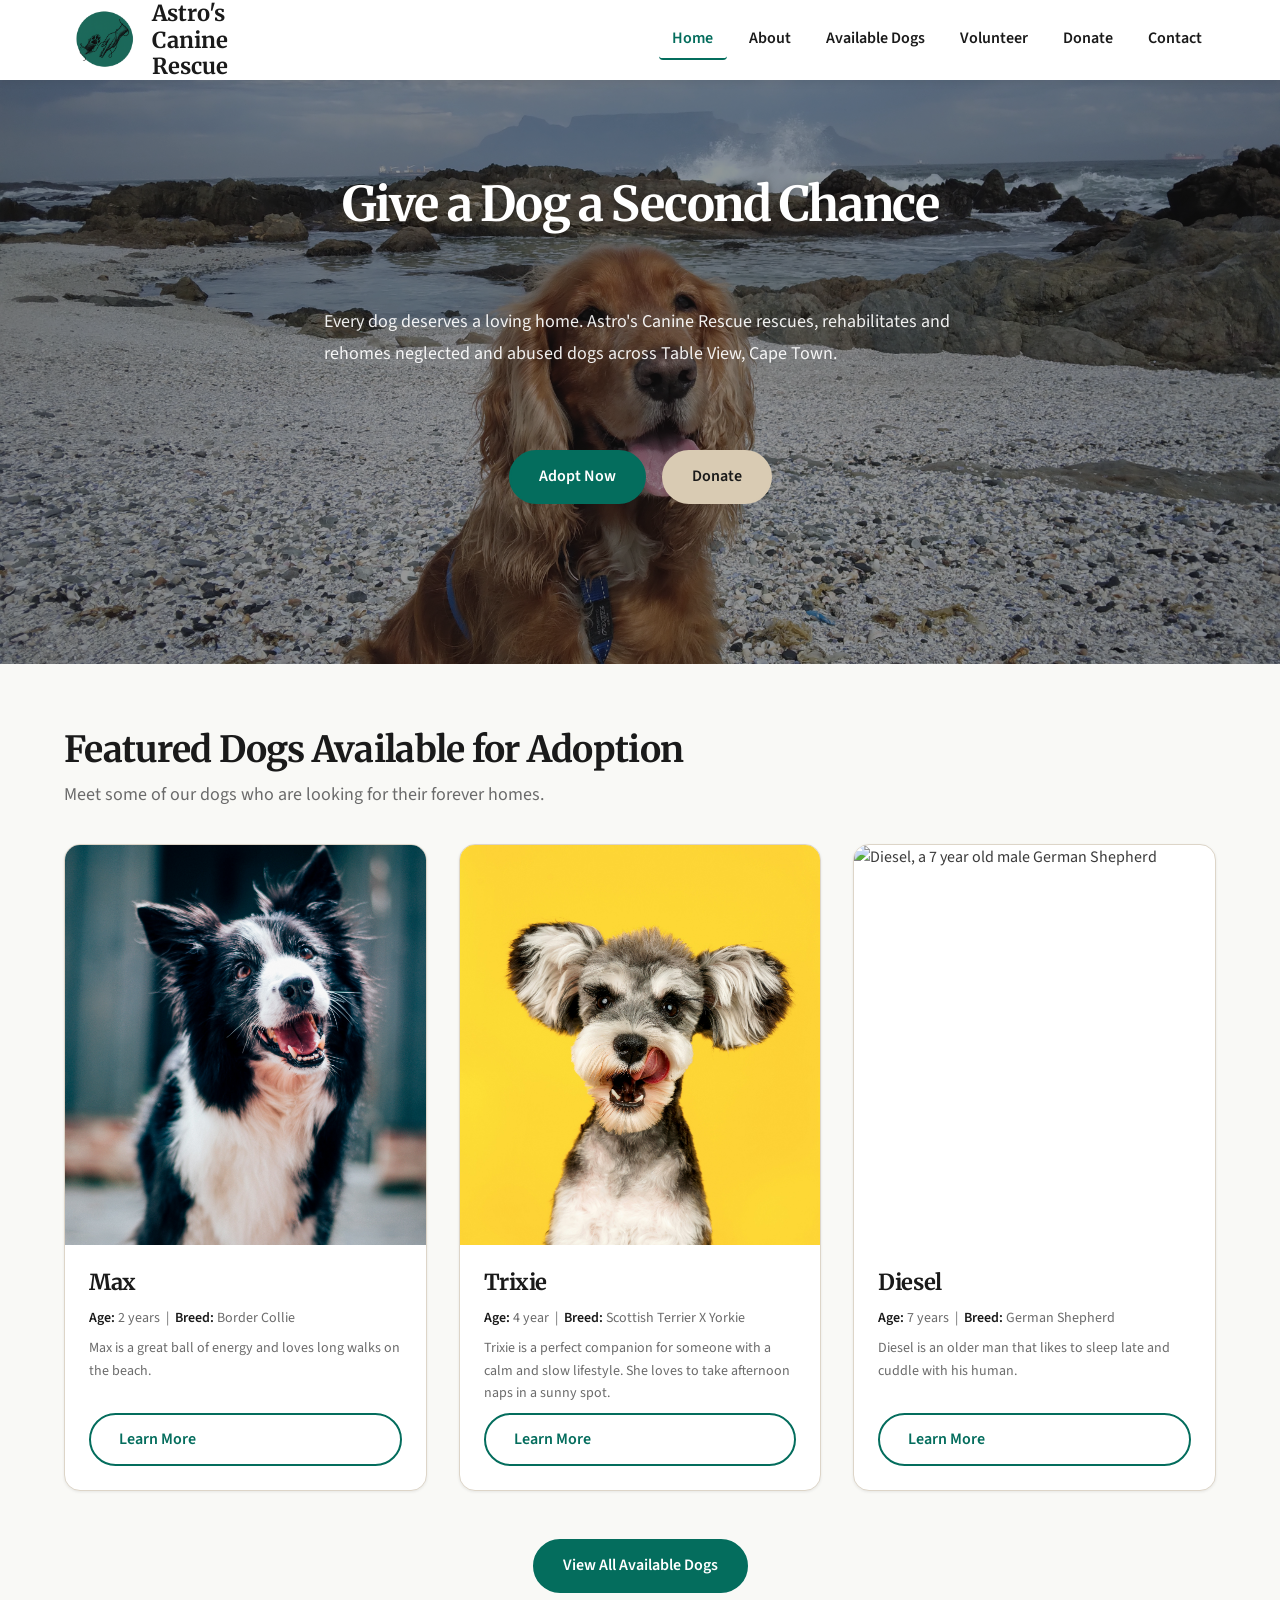
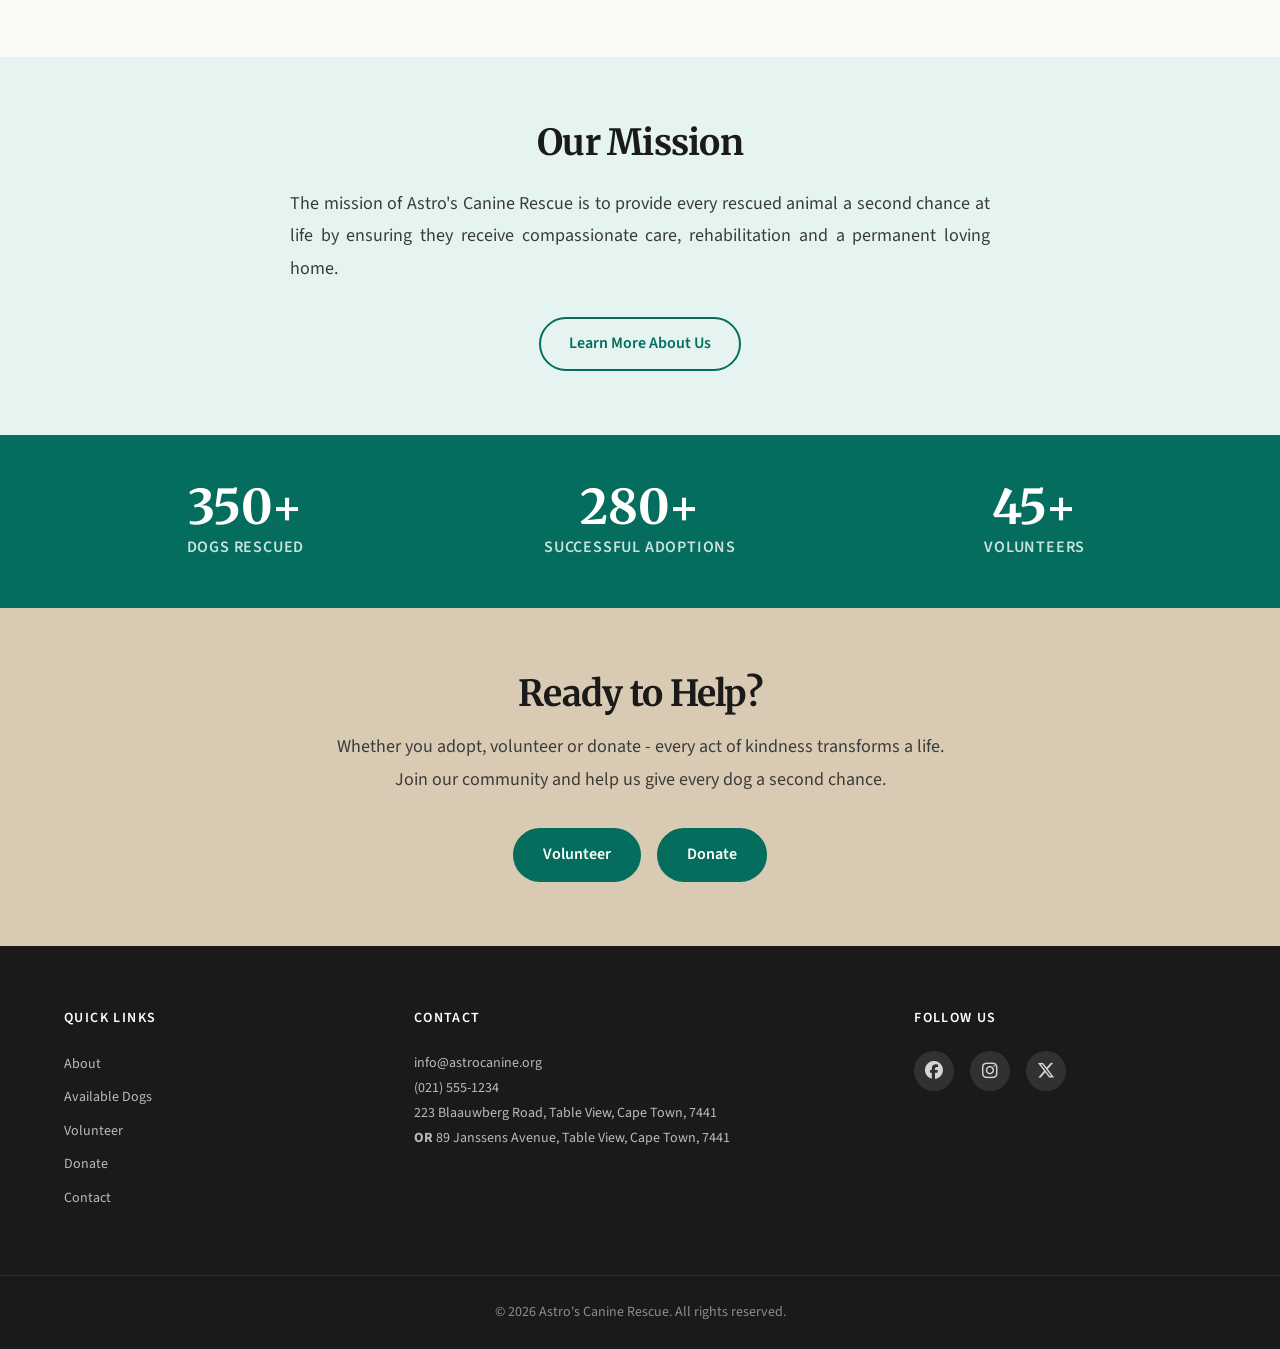
==== commit 0c2d2285: "Updated Index Page with Meta tags + JS Functionality" ====
--- a/index.html
+++ b/index.html
@@ -7,6 +7,7 @@
       name="description"
       content="Astro's Canine Rescue – rescuing, rehabilitating and rehoming neglected and abused dogs in Table View, Cape Town."
     />
+    <meta name="keywords" content="dog rescue Cape Town, adopt a dog Table View, rescue dogs South Africa, dog shelter Cape Town, Astro canine rescue, rehome dogs Cape Town, dog adoption NPO" />
     <title>Home | Astro's Canine Rescue</title>
     <!-- Links for font's, icons and styles sheets are below -->
     <link rel="stylesheet" href="css/style.css" />
@@ -33,16 +34,21 @@
           <img src="images/logo.png" alt="Astro's Canine Rescue logo" width="120" height="100"/>
           <span class="logo-name">Astro's Canine Rescue</span>
         </a>
-        <nav class="main-nav" aria-label="Main navigation">
-          <ul>
-            <li><a href="index.html" aria-current="page">Home</a></li>
-            <li><a href="about.html">About</a></li>
-            <li><a href="services.html">Available Dogs</a></li>
-            <li><a href="enquiry.html">Volunteer</a></li>
-            <li><a href="donate.html">Donate</a></li>
-            <li><a href="contact.html">Contact</a></li>
-          </ul>
-        </nav>
+        <button class="nav-toggle" aria-label="Toggle navigation menu" aria-expanded="false" aria-controls="main-nav">
+          <span class="hamburger-bar"></span>
+          <span class="hamburger-bar"></span>
+          <span class="hamburger-bar"></span>
+        </button>
+        <nav class="main-nav" id="main-nav" aria-label="Main navigation">
+        <ul>
+          <li><a href="index.html" aria-current="page">Home</a></li>
+          <li><a href="about.html">About</a></li>
+          <li><a href="services.html">Available Dogs</a></li>
+          <li><a href="enquiry.html">Volunteer</a></li>
+          <li><a href="donate.html">Donate</a></li>
+          <li><a href="contact.html">Contact</a></li>
+        </ul>
+      </nav>
       </div>
     </header>
 
@@ -240,7 +246,7 @@
           <p>
             <a href="mailto:info@astrocanine.org">info@astrocanine.org</a><br />
             <a href="tel:+27215551234">(021) 555-1234</a><br />
-            123 Blaauwberg Road, Table View, Cape Town, 7441 <br />
+            223 Blaauwberg Road, Table View, Cape Town, 7441 <br />
             <b>OR</b> 89 Janssens Avenue, Table View, Cape Town, 7441
           </p>
         </address>
--- a/css/style.css
+++ b/css/style.css
@@ -118,6 +118,11 @@
 video {
   display: block;
   max-width: 100%;
+  height: auto;
+}
+/* Exclude Leaflet's own tile/marker images from the global img reset */
+.leaflet-container img {
+  max-width: none;
   height: auto;
 }
 
@@ -650,6 +655,11 @@
   outline-offset: 3px;
 }
 
+.btn-favourite.is-favourited {
+  color: var(--colour-danger);
+  border-color: var(--colour-danger);
+  background-color: rgba(179,42,30,0.06);
+}
 
 /* Homepage Section Below */
 
@@ -1038,6 +1048,19 @@
   background-color: var(--colour-primary);
   color: var(--colour-white);
   border-color: var(--colour-primary);
+}
+
+/* Greyed-out Prev / Next when at the first or last page */
+.pagination button[disabled] {
+  opacity: 0.4;
+  cursor: not-allowed;
+  pointer-events: none;
+}
+
+/* Override button default appearance to match the existing link styling */
+.pagination button.btn-outline {
+  font-family: var(--font-body);
+  background: transparent;
 }
 
 /* --- Adoption Process Steps --- */
@@ -1140,6 +1163,7 @@
   display: grid;
   grid-template-columns: 1fr 1fr;
   gap: var(--space-md);
+  align-items: start;
 }
 
 .faq-item {
@@ -1644,7 +1668,6 @@
   width: 100%;
   height: 450px;
   border-radius: var(--radius-lg);
-  overflow: hidden;
   box-shadow: var(--shadow-md);
   border: 1px solid var(--colour-border);
 }
@@ -2159,12 +2182,6 @@
     padding-block: var(--space-md);
   }
 
-  .header-inner {
-    flex-direction: column;
-    align-items: flex-start;
-    gap: var(--space-sm);
-  }
-
   .main-nav ul {
     flex-wrap: wrap;
     gap: var(--space-xs);
@@ -2332,3 +2349,369 @@
     font-size: 10pt;
   }
 }
+
+ /* Part 3 - Style for Javascript components */
+
+/* The toggle button — hidden on desktop, shown on mobile */
+.nav-toggle {
+  display:         none;
+  flex-direction:  column;
+  justify-content: center;
+  align-items:     center;
+  gap:             5px;
+  background:      transparent;
+  border:          none;
+  padding:         var(--space-sm);
+  cursor:          pointer;
+  z-index:         200;
+}
+
+/* Each of the three bars */
+.hamburger-bar {
+  display:          block;
+  width:            26px;
+  height:           2px;
+  background-color: var(--colour-primary);
+  border-radius:    var(--radius-full);
+  transition:       transform var(--transition-base),
+                    opacity   var(--transition-base);
+}
+
+/* Animate the bars into an X when the nav is open */
+.nav-toggle.is-active .hamburger-bar:nth-child(1) {
+  transform: translateY(7px) rotate(45deg);
+}
+.nav-toggle.is-active .hamburger-bar:nth-child(2) {
+  opacity: 0;
+}
+.nav-toggle.is-active .hamburger-bar:nth-child(3) {
+  transform: translateY(-7px) rotate(-45deg);
+}
+
+/* Show the button and collapse the nav on small screens */
+@media (max-width: 600px) {
+  .nav-toggle {
+    display: flex;
+  }
+
+  /* Hide the nav by default on mobile */
+  .main-nav {
+    display:          none;
+    position:         absolute;
+    top:              100%;
+    left:             0;
+    right:            0;
+    background-color: var(--colour-primary-dark);
+    padding:          var(--space-md) 0;
+    box-shadow:       var(--shadow-md);
+    z-index:          150;
+  }
+
+  /* Show the nav when the .is-open class is added via JS */
+  .main-nav.is-open {
+    display: block;
+  }
+
+  .main-nav ul {
+    flex-direction: column;
+    gap:            0;
+  }
+
+  .main-nav a {
+    display:   block;
+    padding:   var(--space-md) var(--space-xl);
+    width:     100%;
+    color:     var(--colour-white);
+    font-size: var(--fs-lg);
+  }
+
+  .main-nav a:hover,
+  .main-nav a:focus-visible,
+  .main-nav a[aria-current="page"] {
+    color:               var(--colour-accent);
+    border-bottom-color: var(--colour-accent);
+  }
+}
+
+/* Ensure the header wrapper is position:relative for the dropdown */
+.header-inner {
+  position: relative;
+}
+
+
+  /* PHOTO GALLERY GRID  (about.html) */
+.gallery-section {
+  padding:    var(--space-3xl) 0;
+  background: var(--colour-bg-alt);
+}
+
+.gallery-grid {
+  display:               grid;
+  grid-template-columns: repeat(3, 1fr);
+  gap:                   var(--space-md);
+  list-style:            none;
+  padding:               0;
+  margin:                var(--space-xl) 0 0;
+}
+
+.gallery-item {
+  border-radius: var(--radius-md);
+  overflow:      hidden;
+  aspect-ratio:  4 / 3;
+  position:      relative;
+}
+
+.gallery-item img {
+  width:      100%;
+  height:     100%;
+  object-fit: cover;
+  display:    block;
+  transition: transform var(--transition-slow), filter var(--transition-slow);
+}
+
+/* Zoom and darken on hover to hint that the image is clickable */
+.gallery-item:hover img,
+.gallery-item:focus img {
+  transform: scale(1.05);
+  filter:    brightness(0.85);
+}
+
+.gallery-item:focus {
+  outline:        3px solid var(--colour-primary);
+  outline-offset: 3px;
+}
+
+/* Camera icon overlay on hover */
+.gallery-item::after {
+  content:     '\f030';           /* Font Awesome fa-camera unicode */
+  font-family: 'Font Awesome 6 Free';
+  font-weight: 900;
+  position:    absolute;
+  top:         50%;
+  left:        50%;
+  transform:   translate(-50%, -50%);
+  color:       var(--colour-white);
+  font-size:   var(--fs-xl);
+  opacity:     0;
+  transition:  opacity var(--transition-base);
+  pointer-events: none;
+}
+
+.gallery-item:hover::after {
+  opacity: 1;
+}
+
+@media (max-width: 900px) {
+  .gallery-grid {
+    grid-template-columns: repeat(2, 1fr);
+  }
+}
+
+@media (max-width: 600px) {
+  .gallery-grid {
+    grid-template-columns: 1fr;
+  }
+}
+
+/* Lightbox overlay  */
+.lightbox-overlay {
+  position:         fixed;
+  inset:            0;
+  background-color: rgba(0, 0, 0, 0.92);
+  display:          none;       /* hidden by default */
+  align-items:      center;
+  justify-content:  center;
+  z-index:          1000;
+  padding:          var(--space-xl);
+}
+
+/* The image + caption wrapper */
+.lightbox-content {
+  max-width:  90vw;
+  max-height: 85vh;
+  display:    flex;
+  flex-direction: column;
+  align-items:    center;
+  gap:        var(--space-sm);
+}
+
+.lightbox-content img {
+  max-width:    90vw;
+  max-height:   78vh;
+  object-fit:   contain;
+  border-radius: var(--radius-md);
+  box-shadow:   var(--shadow-lg);
+  display:      block;
+}
+
+.lightbox-caption {
+  color:       var(--colour-bg);
+  font-size:   var(--fs-sm);
+  text-align:  center;
+  margin:      0;
+  opacity:     0.85;
+}
+
+/* Close, Prev and Next buttons */
+.lightbox-close,
+.lightbox-prev,
+.lightbox-next {
+  position:         fixed;
+  background:       rgba(255,255,255,0.12);
+  color:            var(--colour-white);
+  border:           none;
+  border-radius:    var(--radius-full);
+  width:            3rem;
+  height:           3rem;
+  display:          flex;
+  align-items:      center;
+  justify-content:  center;
+  font-size:        var(--fs-md);
+  cursor:           pointer;
+  transition:       background var(--transition-fast);
+  z-index:          1001;
+}
+
+.lightbox-close {
+  top:   var(--space-lg);
+  right: var(--space-lg);
+}
+
+.lightbox-prev {
+  left:    var(--space-md);
+  top:     50%;
+  transform: translateY(-50%);
+}
+
+.lightbox-next {
+  right:   var(--space-md);
+  top:     50%;
+  transform: translateY(-50%);
+}
+
+.lightbox-close:hover,
+.lightbox-prev:hover,
+.lightbox-next:hover {
+  background: rgba(255,255,255,0.28);
+}
+
+.lightbox-close:focus-visible,
+.lightbox-prev:focus-visible,
+.lightbox-next:focus-visible {
+  outline:        3px solid var(--colour-white);
+  outline-offset: 2px;
+}
+
+@media (max-width: 600px) {
+  .lightbox-prev { left:  var(--space-xs); }
+  .lightbox-next { right: var(--space-xs); }
+}
+
+/* Leaflet Map Styles  */
+/* Remove the empty square that Leaflet creates for our div icon */
+.paw-marker {
+  background: transparent !important;
+  border:     none        !important;
+}
+
+/* Form Validation - Error message and field states  */
+
+/* Red border on invalid fields */
+.field-error {
+  border-color: var(--colour-danger) !important;
+  box-shadow:   0 0 0 3px rgba(179, 42, 30, 0.15) !important;
+}
+
+/* Inline error text below the field */
+.error-message {
+  display:    block;
+  color:      var(--colour-danger);
+  font-size:  var(--fs-sm);
+  margin-top: var(--space-xs);
+  font-style: italic;
+}
+
+/* Error attached to a checkbox/radio fieldset */
+.fieldset-error {
+  margin-top: var(--space-sm);
+  display:    block;
+}
+
+/* "No dogs match" message on services.html */
+.no-results-msg {
+  text-align:  center;
+  color:       var(--colour-text-muted);
+  font-size:   var(--fs-md);
+  padding:     var(--space-xl) 0;
+  width:       100%;
+  grid-column: 1 / -1;
+}
+
+ /* Form Success / Process Response Box  */
+.form-success-box {
+  background:    var(--colour-primary-light);
+  border:        2px solid var(--colour-primary);
+  border-radius: var(--radius-lg);
+  padding:       var(--space-2xl);
+  margin-top:    var(--space-xl);
+  animation:     fadeSlideIn 0.4s ease both;
+}
+
+@keyframes fadeSlideIn {
+  from { opacity: 0; transform: translateY(16px); }
+  to   { opacity: 1; transform: translateY(0); }
+}
+
+/* Large green tick icon */
+.success-icon {
+  font-size:  3rem;
+  color:      var(--colour-primary);
+  text-align: center;
+  margin-bottom: var(--space-md);
+}
+
+/* Heading inside the response */
+.form-success-box h3 {
+  color:       var(--colour-primary-dark);
+  text-align:  center;
+  font-size:   var(--fs-xl);
+  margin-bottom: var(--space-md);
+}
+
+/* Summary box inside the response */
+.response-summary,
+.response-next-steps {
+  background:    var(--colour-white);
+  border-radius: var(--radius-md);
+  padding:       var(--space-lg);
+  margin:        var(--space-lg) 0;
+}
+
+.response-summary h4,
+.response-next-steps h4 {
+  font-size:     var(--fs-md);
+  color:         var(--colour-primary-dark);
+  margin-bottom: var(--space-sm);
+  border-bottom: 1px solid var(--colour-border);
+  padding-bottom: var(--space-xs);
+}
+
+.response-summary p,
+.response-next-steps li {
+  font-size:   var(--fs-base);
+  color:       var(--colour-text);
+  line-height: var(--lh-normal);
+  margin-bottom: var(--space-xs);
+}
+
+.response-next-steps ol {
+  padding-left: var(--space-lg);
+}
+
+.response-footer {
+  text-align:  center;
+  color:       var(--colour-text-muted);
+  font-size:   var(--fs-sm);
+  margin-top:  var(--space-lg);
+}
+
